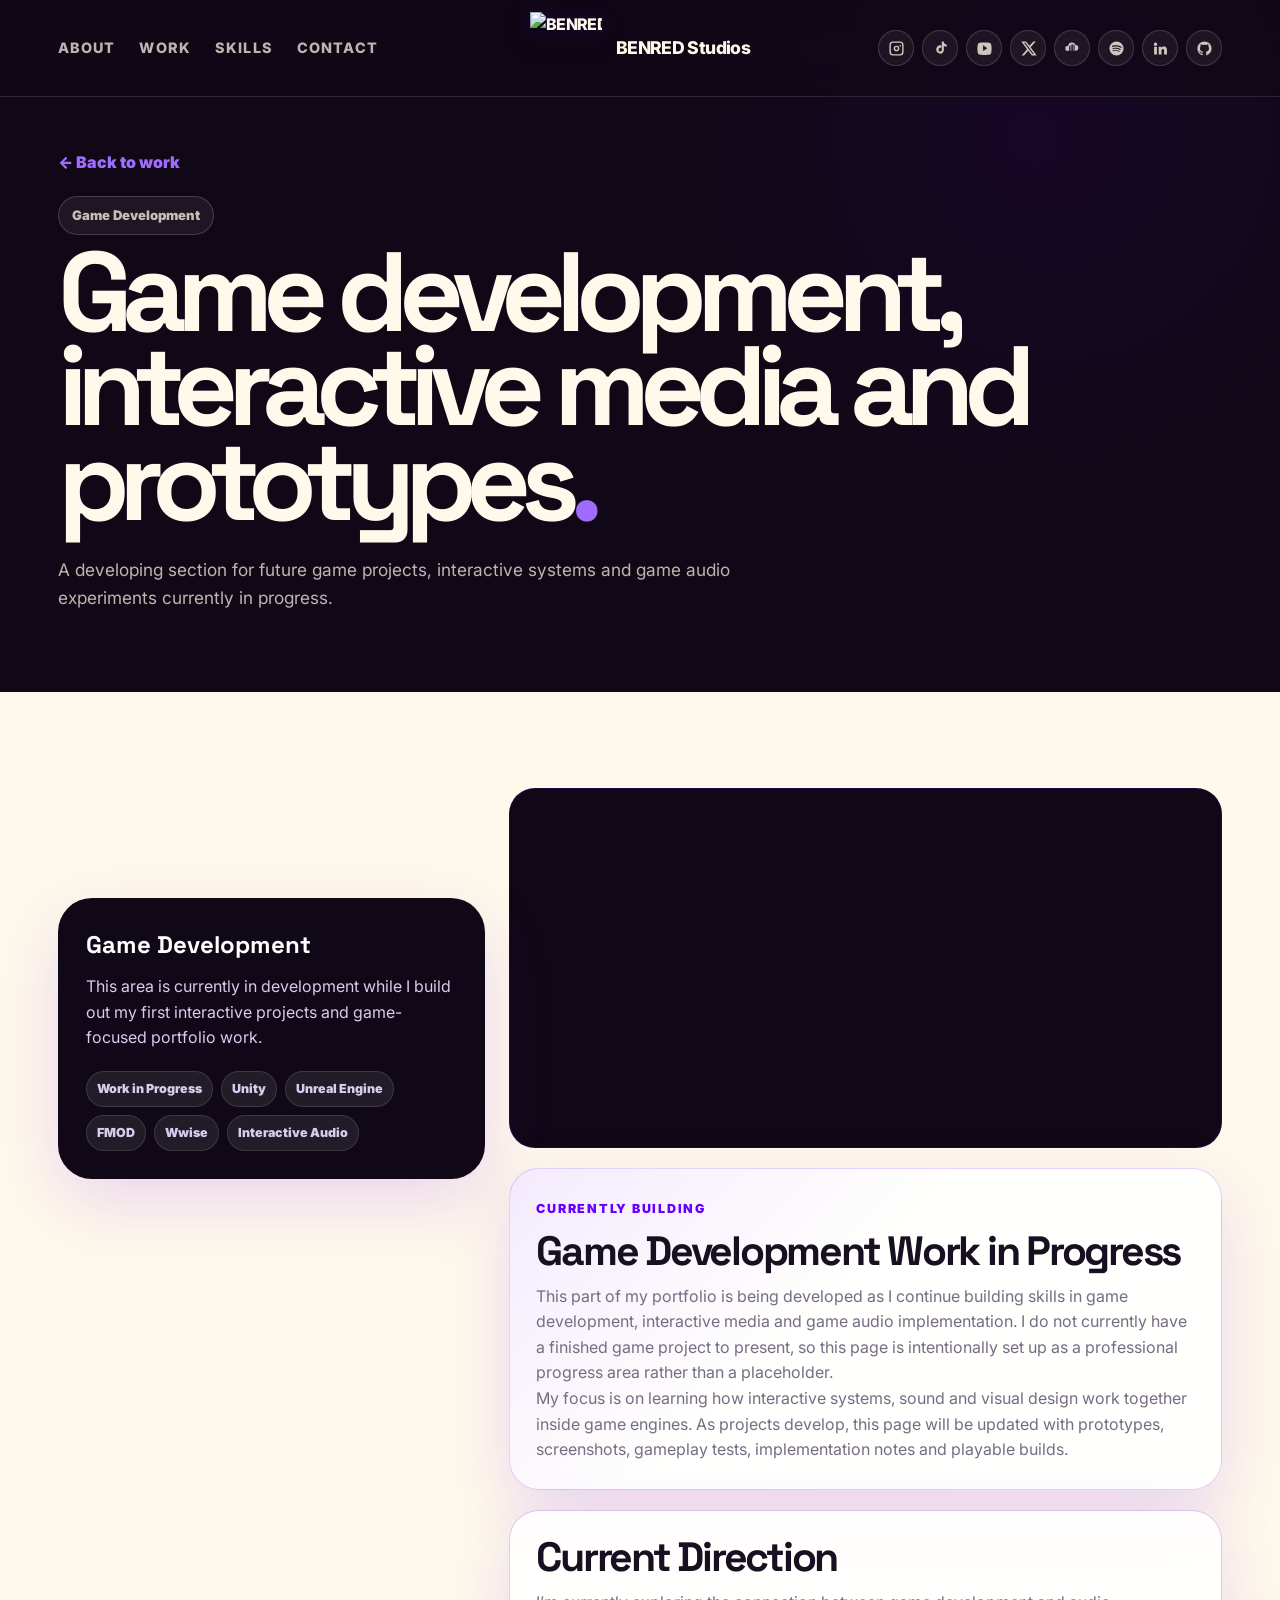
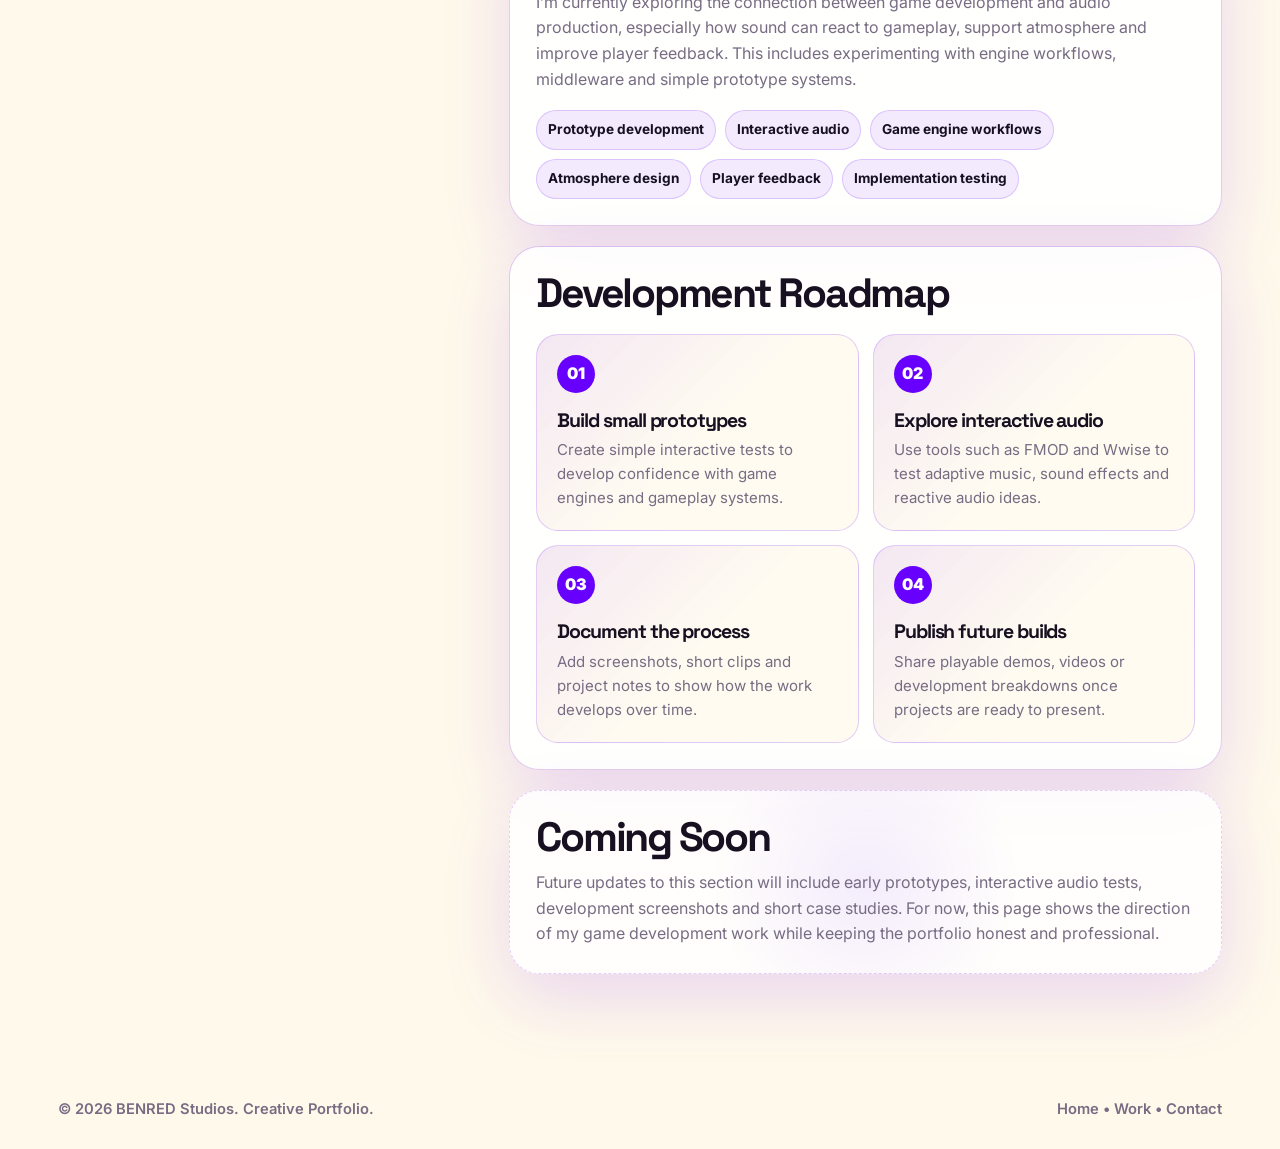
==== interactive-media.html @ 21b5870f "First commit" ====
<!DOCTYPE html>
<html lang="en">
<head>
  <title>Game Development | BENRED Studios</title>
  <meta charset="UTF-8" />
  <meta name="viewport" content="width=device-width, initial-scale=1.0" />
  <link rel="preconnect" href="https://fonts.googleapis.com">
  <link rel="preconnect" href="https://fonts.gstatic.com" crossorigin>
  <link href="https://fonts.googleapis.com/css2?family=Space+Grotesk:wght@400;500;600;700&family=Inter:wght@300;400;500;600;700&display=swap" rel="stylesheet">
  <link rel="stylesheet" href="style.css">
</head>

<body>
<nav>
    <div class="container nav-inner">
      <div class="nav-links">
        <a href="index.html#about">About</a>
        <a href="index.html#work">Work</a>
        <a href="index.html#skills">Skills</a>
        <a href="index.html#contact">Contact</a>
      </div>

      <a href="index.html" class="logo-box">
        <img src="assets/benred-logo-transparent.png" alt="BENRED Studios logo" class="logo-img">
        <span>BENRED Studios</span>
      </a>

      <div class="social-links" aria-label="Social media links">
        <a href="https://www.instagram.com/musicbybenred/" class="social-link" aria-label="Instagram" target="_blank" rel="noopener noreferrer">
          <svg viewBox="0 0 24 24" aria-hidden="true"><path d="M7 2h10a5 5 0 0 1 5 5v10a5 5 0 0 1-5 5H7a5 5 0 0 1-5-5V7a5 5 0 0 1 5-5Zm0 2a3 3 0 0 0-3 3v10a3 3 0 0 0 3 3h10a3 3 0 0 0 3-3V7a3 3 0 0 0-3-3H7Zm5 4a4 4 0 1 1 0 8 4 4 0 0 1 0-8Zm0 2a2 2 0 1 0 0 4 2 2 0 0 0 0-4Zm5.25-3.1a1.15 1.15 0 1 1 0 2.3 1.15 1.15 0 0 1 0-2.3Z"/></svg>
        </a>

        <a href="https://www.tiktok.com/@music_by_benred" class="social-link" aria-label="TikTok" target="_blank" rel="noopener noreferrer">
          <svg viewBox="0 0 24 24" aria-hidden="true"><path d="M16.6 2c.3 2.5 1.7 4.1 4.1 4.3v3.1c-1.4.1-2.7-.3-4-1.1v5.9c0 5-5.5 6.6-8.8 3.6-2.1-1.9-2.6-5.2-1-7.6 1.5-2.3 4.2-3.1 6.3-2.4v3.3c-.4-.1-.8-.2-1.2-.2-2.7 0-3.8 3.6-1.4 5.1 1.6 1 3.2-.1 3.2-2.2V2h2.8Z"/></svg>
        </a>

        <a href="https://www.youtube.com/@MusicByBENRED" class="social-link" aria-label="YouTube" target="_blank" rel="noopener noreferrer">
          <svg viewBox="0 0 24 24" aria-hidden="true"><path d="M21.6 7.2s-.2-1.7-.9-2.4c-.9-.9-1.9-.9-2.3-1C15.1 3.5 12 3.5 12 3.5s-3.1 0-6.4.3c-.5.1-1.5.1-2.3 1-.7.7-.9 2.4-.9 2.4S2 9.2 2 11.3v1.9c0 2.1.4 4.1.4 4.1s.2 1.7.9 2.4c.9.9 2.1.9 2.6 1 1.9.2 6.1.3 6.1.3s3.1 0 6.4-.3c.5-.1 1.5-.1 2.3-1 .7-.7.9-2.4.9-2.4s.4-2 .4-4.1v-1.9c0-2.1-.4-4.1-.4-4.1ZM10 15.5v-8l6 4-6 4Z"/></svg>
        </a>

        <a href="https://x.com/Musicbybenred" class="social-link" aria-label="X" target="_blank" rel="noopener noreferrer">
          <svg viewBox="0 0 24 24" aria-hidden="true"><path d="M18.9 2h3.3l-7.2 8.2L23.5 22h-6.7l-5.2-6.8L5.6 22H2.3l7.7-8.8L1.8 2h6.8l4.7 6.2L18.9 2Zm-1.2 17.9h1.8L7.6 4H5.7l12 15.9Z"/></svg>
        </a>

        <a href="https://soundcloud.com/b3n_r3d?utm_source=clipboard&utm_medium=text&utm_campaign=social_sharing" class="social-link" aria-label="SoundCloud" target="_blank" rel="noopener noreferrer">
          <svg viewBox="0 0 24 24" aria-hidden="true"><path d="M3.2 12.4c-.7 0-1.2.6-1.2 1.3s.5 1.3 1.2 1.3h12.9a3.9 3.9 0 0 0 .4-7.8 5.5 5.5 0 0 0-10.7 1.3v.4c-.4-.2-.8-.3-1.3-.3-1.5 0-2.7 1.2-2.7 2.7 0 .4.1.8.3 1.1h1.1Zm4.1-3.7c0-.4.3-.7.7-.7s.7.3.7.7v6.3H7.3V8.7Zm2.1-1.5c0-.4.3-.7.7-.7s.7.3.7.7V15H9.4V7.2Zm2.1-.4c0-.4.3-.7.7-.7s.7.3.7.7V15h-1.4V6.8Zm2.1.4c0-.4.3-.7.7-.7s.7.3.7.7V15h-1.4V7.2Z"/></svg>
        </a>

        <a href="https://open.spotify.com/artist/3VqBXqQB1fTboRmu8oa4OT?si=B2igWsYeTDmqQR4vWqUdJQ" class="social-link" aria-label="Spotify" target="_blank" rel="noopener noreferrer">
          <svg viewBox="0 0 24 24" aria-hidden="true"><path d="M12 2a10 10 0 1 0 0 20 10 10 0 0 0 0-20Zm4.6 14.4c-.2.3-.5.4-.8.2-2.3-1.4-5.2-1.7-8.7-.9-.3.1-.6-.1-.7-.4-.1-.3.1-.6.4-.7 3.8-.9 7-.5 9.6 1.1.3.2.4.5.2.7Zm1.2-2.7c-.2.4-.6.5-1 .3-2.6-1.6-6.5-2-9.6-1.1-.4.1-.8-.1-.9-.5-.1-.4.1-.8.5-.9 3.5-1 7.9-.6 10.9 1.2.3.2.5.7.1 1Zm.1-2.8C14.8 9 9.6 8.8 6.6 9.8c-.5.1-1-.1-1.1-.6-.1-.5.1-1 .6-1.1 3.5-1 9.1-.8 12.8 1.4.4.2.6.8.3 1.2-.2.4-.8.6-1.3.2Z"/></svg>
        </a>

        <a href="https://www.linkedin.com/in/ben-redmond-706090249" class="social-link" aria-label="LinkedIn" target="_blank" rel="noopener noreferrer">
          <svg viewBox="0 0 24 24" aria-hidden="true"><path d="M4.98 3.5a2.5 2.5 0 1 1 0 5.001 2.5 2.5 0 0 1 0-5ZM3 9.5h4v11H3v-11Zm6.2 0H13v1.5h.1c.5-.9 1.7-1.8 3.5-1.8 3.8 0 4.5 2.5 4.5 5.7v5.6h-4v-5c0-1.2 0-2.8-1.7-2.8s-2 1.3-2 2.7v5.1h-4v-11Z"/></svg>
        </a>

        <a href="https://github.com/BENRED10" class="social-link" aria-label="GitHub" target="_blank" rel="noopener noreferrer">
          <svg viewBox="0 0 24 24" aria-hidden="true"><path d="M12 2a10 10 0 0 0-3.2 19.5c.5.1.7-.2.7-.5v-1.8c-2.9.6-3.5-1.2-3.5-1.2-.5-1.2-1.1-1.5-1.1-1.5-.9-.6.1-.6.1-.6 1 .1 1.6 1.1 1.6 1.1.9 1.6 2.4 1.1 3 .8.1-.7.4-1.1.7-1.3-2.3-.3-4.7-1.2-4.7-5A3.9 3.9 0 0 1 6.6 8.8c-.1-.3-.5-1.3.1-2.7 0 0 .9-.3 2.8 1.1a9.7 9.7 0 0 1 5 0c1.9-1.4 2.8-1.1 2.8-1.1.6 1.4.2 2.4.1 2.7a3.9 3.9 0 0 1 1 2.7c0 3.9-2.4 4.7-4.7 5 .4.3.7 1 .7 2v2.5c0 .3.2.6.7.5A10 10 0 0 0 12 2Z"/></svg>
        </a>
      </div>

    </div>
  </nav>

  <main class="game-development-page">
    <header class="page-hero">
      <div class="container">
        <a href="index.html#work" class="back-link">← Back to work</a>
        <div class="kicker">Game Development</div>
        <h1>Game development, interactive media and prototypes<em>.</em></h1>
        <p>A developing section for future game projects, interactive systems and game audio experiments currently in progress.</p>
      </div>
    </header>

    <section>
      <div class="container page-layout">
        <aside class="project-sidebar">
          <h2>Game Development</h2>
          <p>This area is currently in development while I build out my first interactive projects and game-focused portfolio work.</p>

          <div class="tags">
            <span class="tag">Work in Progress</span>
            <span class="tag">Unity</span>
            <span class="tag">Unreal Engine</span>
            <span class="tag">FMOD</span>
            <span class="tag">Wwise</span>
            <span class="tag">Interactive Audio</span>
          </div>
        </aside>

        <div class="detail-stack">
          <div class="placeholder-image game-page-image"></div>

          <article class="detail-card game-wip-card">
            <span class="game-eyebrow">Currently Building</span>
            <h2>Game Development Work in Progress</h2>
            <p>This part of my portfolio is being developed as I continue building skills in game development, interactive media and game audio implementation. I do not currently have a finished game project to present, so this page is intentionally set up as a professional progress area rather than a placeholder.</p>
            <p>My focus is on learning how interactive systems, sound and visual design work together inside game engines. As projects develop, this page will be updated with prototypes, screenshots, gameplay tests, implementation notes and playable builds.</p>
          </article>

          <article class="detail-card">
            <h2>Current Direction</h2>
            <p>I’m currently exploring the connection between game development and audio production, especially how sound can react to gameplay, support atmosphere and improve player feedback. This includes experimenting with engine workflows, middleware and simple prototype systems.</p>

            <div class="skill-list game-skill-list">
              <span class="skill">Prototype development</span>
              <span class="skill">Interactive audio</span>
              <span class="skill">Game engine workflows</span>
              <span class="skill">Atmosphere design</span>
              <span class="skill">Player feedback</span>
              <span class="skill">Implementation testing</span>
            </div>
          </article>

          <article class="detail-card game-roadmap-card">
            <h2>Development Roadmap</h2>
            <div class="game-roadmap-grid">
              <div class="game-roadmap-item">
                <span>01</span>
                <h3>Build small prototypes</h3>
                <p>Create simple interactive tests to develop confidence with game engines and gameplay systems.</p>
              </div>

              <div class="game-roadmap-item">
                <span>02</span>
                <h3>Explore interactive audio</h3>
                <p>Use tools such as FMOD and Wwise to test adaptive music, sound effects and reactive audio ideas.</p>
              </div>

              <div class="game-roadmap-item">
                <span>03</span>
                <h3>Document the process</h3>
                <p>Add screenshots, short clips and project notes to show how the work develops over time.</p>
              </div>

              <div class="game-roadmap-item">
                <span>04</span>
                <h3>Publish future builds</h3>
                <p>Share playable demos, videos or development breakdowns once projects are ready to present.</p>
              </div>
            </div>
          </article>

          <article class="detail-card game-coming-soon-card">
            <h2>Coming Soon</h2>
            <p>Future updates to this section will include early prototypes, interactive audio tests, development screenshots and short case studies. For now, this page shows the direction of my game development work while keeping the portfolio honest and professional.</p>
          </article>
        </div>
      </div>
    </section>
  </main>

<footer><div class="container footer-inner"><p>© 2026 BENRED Studios. Creative Portfolio.</p><p><a href="index.html">Home</a> • <a href="index.html#work">Work</a> • <a href="index.html#contact">Contact</a></p></div></footer>
</body>
</html>
---- style.css ----
:root {
  --bg: #FFF9EB;
  --ink: #171020;
  --muted: #776c83;
  --paper: #ffffff;
  --panel: #f2e8ff;
  --line: rgba(104, 0, 255, 0.18);
  --dark: #100816;
  --dark-2: #1b1027;
  --dark-muted: #d9cbed;
  --accent: #6800FF;
  --accent-2: #9f6cff;
  --cream: #FFF9EB;
  --radius: 24px;
  --shadow: 0 24px 70px rgba(104, 0, 255, 0.14);
}

* {
  margin: 0;
  padding: 0;
  box-sizing: border-box;
}

html { scroll-behavior: smooth; }

body {
  font-family: 'Inter', sans-serif;
  background: var(--bg);
  color: var(--ink);
  line-height: 1.6;
  overflow-x: hidden;
}

a { color: inherit; text-decoration: none; }
img { display: block; max-width: 100%; }

.container {
  width: min(1180px, 91%);
  margin: 0 auto;
}

.font-display,
h1,
h2,
h3 {
  font-family: 'Space Grotesk', sans-serif;
}

nav {
  position: fixed;
  inset: 0 0 auto 0;
  z-index: 999;
  background: rgba(16, 8, 22, 0.78);
  backdrop-filter: blur(18px);
  border-bottom: 1px solid rgba(255, 249, 235, 0.12);
}

.nav-inner {
  display: flex;
  align-items: center;
  justify-content: space-between;
  padding: 14px 0;
}

.logo-box {
  display: flex;
  align-items: center;
  gap: 14px;
  font-weight: 800;
  letter-spacing: -0.04em;
  color: var(--cream);
}

.logo-box span {
  font-size: 1.1rem;
}

.logo-img {
  width: 72px;
  height: 72px;
  object-fit: contain;
  background: transparent;
  border: none;
  border-radius: 0;
  filter: drop-shadow(0 0 10px rgba(104, 0, 255, 0.35)) drop-shadow(0 8px 18px rgba(104, 0, 255, 0.24));
}

.nav-links {
  display: flex;
  gap: 26px;
  align-items: center;
  color: rgba(255, 249, 235, 0.72);
  font-size: 0.9rem;
  font-weight: 800;
  text-transform: uppercase;
  letter-spacing: 0.08em;
}

.nav-links a:hover {
  color: var(--cream);
}

.section-label {
  display: inline-flex;
  align-items: center;
  gap: 10px;
  margin-bottom: 18px;
  font-size: 0.78rem;
  font-weight: 900;
  letter-spacing: 0.14em;
  text-transform: uppercase;
  color: var(--accent);
}

.section-label::before {
  content: '';
  width: 34px;
  height: 2px;
  background: var(--accent);
  border-radius: 999px;
}

.btn {
  display: inline-flex;
  align-items: center;
  justify-content: center;
  min-height: 50px;
  padding: 0 22px;
  border-radius: 999px;
  font-weight: 900;
  border: 1px solid transparent;
  transition: transform 0.22s ease, box-shadow 0.22s ease, background 0.22s ease;
}

.btn:hover {
  transform: translateY(-3px);
  box-shadow: 0 16px 34px rgba(104, 0, 255, 0.28);
}

.btn-purple {
  background: var(--accent);
  color: white;
}

.btn-dark {
  background: var(--ink);
  color: white;
}

.btn-light {
  border-color: var(--line);
  background: rgba(255,255,255,0.56);
  color: var(--ink);
}

.btn-ghost {
  border-color: rgba(255, 249, 235, 0.22);
  background: rgba(255, 249, 235, 0.08);
  color: var(--cream);
}

.cinematic-hero {
  min-height: 100vh;
  position: relative;
  display: flex;
  align-items: center;
  padding: 150px 0 110px;
  overflow: hidden;
  background:
    linear-gradient(90deg, rgba(16, 8, 22, 0.98), rgba(16, 8, 22, 0.86) 48%, rgba(16, 8, 22, 0.58)),
    radial-gradient(circle at 78% 24%, rgba(104, 0, 255, 0.42), transparent 32%),
    linear-gradient(135deg, #100816, #20102f 60%, #100816);
  color: var(--cream);
}

.cinematic-hero::after {
  content: '';
  position: absolute;
  inset: 0;
  opacity: 0.12;
  pointer-events: none;
  background-image:
    linear-gradient(rgba(255,255,255,0.12) 1px, transparent 1px),
    linear-gradient(90deg, rgba(255,255,255,0.12) 1px, transparent 1px);
  background-size: 52px 52px;
  mask-image: linear-gradient(to bottom, transparent, black 25%, black 70%, transparent);
}

.hero-bg-mark {
  position: absolute;
  right: -9vw;
  top: 8%;
  width: min(980px, 76vw);
  opacity: 0.22;
  transform: rotate(0deg);
  filter: blur(0.2px) drop-shadow(0 0 75px rgba(104, 0, 255, 0.62));
}

.cinematic-inner {
  position: relative;
  z-index: 2;
  display: grid;
  grid-template-columns: 1.2fr 0.8fr;
  gap: 46px;
  align-items: end;
}

.hero-copy-wrap {
  max-width: 860px;
}

.kicker {
  width: fit-content;
  padding: 8px 13px;
  border: 1px solid rgba(255, 249, 235, 0.18);
  border-radius: 999px;
  font-size: 0.82rem;
  font-weight: 900;
  color: rgba(255, 249, 235, 0.74);
  background: rgba(255,255,255,0.06);
}

.cinematic-hero h1,
.page-hero h1 {
  margin-top: 10px;
  font-size: clamp(3.6rem, 8.8vw, 8.3rem);
  line-height: 0.84;
  letter-spacing: -0.090em;
  max-width: 980px;
}

.cinematic-hero h1 em,
.page-hero h1 em {
  font-style: normal;
  color: var(--accent-2);
}

.cinematic-hero p,
.page-hero p {
  margin-top: 28px;
  max-width: 720px;
  color: rgba(255, 249, 235, 0.72);
  font-size: 1.08rem;
}

.hero-actions {
  display: flex;
  gap: 14px;
  flex-wrap: wrap;
  margin-top: 34px;
}

.hero-side-panel {
  border: 1px solid rgba(255, 249, 235, 0.16);
  border-radius: 32px;
  padding: 28px;
  background: rgba(255, 249, 235, 0.06);
  backdrop-filter: blur(16px);
  box-shadow: 0 30px 80px rgba(0,0,0,0.24);
}

.hero-side-panel span {
  display: block;
  color: var(--accent-2);
  font-weight: 900;
  text-transform: uppercase;
  letter-spacing: 0.12em;
  font-size: 0.78rem;
  margin-bottom: 14px;
}

.hero-side-panel h2 {
  font-size: 2.15rem;
  line-height: 0.95;
  letter-spacing: -0.06em;
}

.hero-side-panel p {
  color: rgba(255, 249, 235, 0.68);
  margin-top: 14px;
}

.category-strip {
  position: absolute;
  z-index: 3;
  left: 50%;
  bottom: 22px;
  transform: translateX(-50%);
  display: flex;
  gap: 8px;
  width: min(1180px, 91%);
  overflow-x: auto;
  padding: 10px;
  border: 1px solid rgba(255, 249, 235, 0.14);
  border-radius: 999px;
  background: rgba(16, 8, 22, 0.74);
  backdrop-filter: blur(16px);
}

.category-strip a {
  flex: 1;
  min-width: max-content;
  text-align: center;
  padding: 12px 18px;
  border-radius: 999px;
  color: rgba(255, 249, 235, 0.76);
  font-size: 0.82rem;
  font-weight: 900;
  text-transform: uppercase;
  letter-spacing: 0.08em;
}

.category-strip a:hover {
  background: var(--accent);
  color: white;
}

section {
  padding: 96px 0;
}

.showreel-section {
  background: var(--dark);
  color: var(--cream);
  padding-top: 20px;
}

.showreel-card {
  display: grid;
  grid-template-columns: 0.9fr 1.1fr;
  gap: 28px;
  align-items: stretch;
  border: 1px solid rgba(255, 249, 235, 0.14);
  border-radius: 40px;
  padding: clamp(26px, 4vw, 48px);
  background:
    linear-gradient(135deg, rgba(104, 0, 255, 0.26), transparent 48%),
    rgba(255,255,255,0.04);
  box-shadow: 0 30px 90px rgba(0,0,0,0.28);
}

.showreel-card h2 {
  font-size: clamp(2.3rem, 4.6vw, 5rem);
  line-height: 0.9;
  letter-spacing: -0.08em;
}

.showreel-card p {
  color: var(--dark-muted);
  margin-top: 20px;
  max-width: 560px;
}

.showreel-placeholder {
  min-height: 360px;
  border-radius: 30px;
  border: 1px dashed rgba(255, 249, 235, 0.2);
  background:
    radial-gradient(circle at 50% 50%, rgba(104,0,255,0.28), transparent 34%),
    linear-gradient(135deg, rgba(255,255,255,0.08), rgba(255,255,255,0.02));
  display: grid;
  place-items: center;
  color: rgba(255, 249, 235, 0.5);
  text-transform: uppercase;
  letter-spacing: 0.16em;
  font-weight: 900;
}

.section-top {
  display: grid;
  grid-template-columns: 0.95fr 1.05fr;
  gap: 40px;
  align-items: end;
  margin-bottom: 36px;
}

.section-top h2 {
  font-size: clamp(2.4rem, 4.9vw, 4.8rem);
  line-height: 0.92;
  letter-spacing: -0.075em;
}

.section-top p {
  color: var(--muted);
  max-width: 590px;
}

.work-grid {
  display: grid;
  grid-template-columns: repeat(12, 1fr);
  gap: 18px;
}

.work-card {
  min-height: 360px;
  grid-column: span 4;
  border: 1px solid var(--line);
  border-radius: 30px;
  background: var(--paper);
  box-shadow: var(--shadow);
  overflow: hidden;
  display: flex;
  flex-direction: column;
  transition: transform 0.22s ease, box-shadow 0.22s ease;
  cursor: pointer;
}

.work-card:hover {
  transform: translateY(-6px);
  box-shadow: 0 30px 90px rgba(104, 0, 255, 0.24);
}

.work-card.wide {
  grid-column: span 8;
}

.feature-card {
  background: var(--dark);
  color: var(--cream);
  border-color: rgba(104, 0, 255, 0.28);
}

.thumb {
  min-height: 210px;
  position: relative;
  background: var(--panel);
  border-bottom: 1px solid rgba(255,255,255,0.08);
  overflow: hidden;
}

.thumb::after,
.placeholder-image::after {
  
  position: absolute;
  inset: 18px;
  border: 1px dashed rgba(255, 249, 235, 0.24);
  border-radius: 22px;
  display: grid;
  place-items: center;
  font-weight: 900;
  color: rgba(255, 249, 235, 0.38);
  letter-spacing: -0.04em;
}

.thumb.music {
  background: linear-gradient(135deg, rgba(104,0,255,0.52), rgba(16,8,22,0.72)), var(--panel);
}

.thumb.sound {
  background: linear-gradient(135deg, rgba(104,0,255,0.34), rgba(16,8,22,0.8)), var(--panel);
}

.thumb.design {
  background: linear-gradient(135deg, rgba(255,249,235,0.22), rgba(104,0,255,0.36)), var(--dark);
}

.thumb.video {
  background: linear-gradient(135deg, rgba(104,0,255,0.18), rgba(255,249,235,0.12)), var(--dark);
}

.thumb.game {
  background: linear-gradient(135deg, rgba(16,8,22,0.3), rgba(104,0,255,0.4)), var(--dark);
}

.work-body {
  padding: 24px;
  display: flex;
  flex: 1;
  flex-direction: column;
  justify-content: space-between;
}

.work-number {
  display: inline-flex;
  color: var(--accent-2);
  font-weight: 900;
  letter-spacing: 0.12em;
  margin-bottom: 14px;
}

.work-body h3 {
  font-size: 1.85rem;
  line-height: 0.96;
  letter-spacing: -0.055em;
  margin-bottom: 12px;
}

.work-body p {
  color: rgba(255, 249, 235, 0.68);
  margin-bottom: 18px;
}

.tags {
  display: flex;
  flex-wrap: wrap;
  gap: 8px;
  margin-top: auto;
}

.tag {
  padding: 7px 10px;
  background: rgba(255,255,255,0.08);
  border: 1px solid rgba(255,255,255,0.1);
  border-radius: 999px;
  color: rgba(255, 249, 235, 0.68);
  font-size: 0.78rem;
  font-weight: 900;
}

.card-link {
  display: inline-block;
  margin-top: 18px;
  color: var(--accent-2);
  font-weight: 900;
}

.about-page {
  background: var(--dark);
  color: white;
  border-radius: 44px;
  margin: 40px auto;
  width: min(1240px, 94%);
  overflow: hidden;
  box-shadow: var(--shadow);
}

.about-page-inner {
  display: grid;
  grid-template-columns: 0.86fr 1.14fr;
  min-height: 720px;
}

.portrait-panel {
  position: relative;
  background:
    radial-gradient(circle at 50% 42%, rgba(104,0,255,0.32), transparent 36%),
    linear-gradient(160deg, rgba(104,0,255,0.26), transparent 56%),
    #1d1027;
  border-right: 1px solid rgba(255,255,255,0.12);
  min-height: 520px;
  overflow: hidden;
}

.portrait-logo {
  position: absolute;
  width: min(390px, 75%);
  left: 50%;
  top: 42%;
  transform: translate(-50%, -50%);
  opacity: 0.9;
  filter: drop-shadow(0 0 35px rgba(104,0,255,0.45));
}

.portrait-caption {
  position: absolute;
  left: 28px;
  right: 28px;
  bottom: 28px;
  padding: 20px;
  border-radius: 22px;
  background: rgba(0,0,0,0.42);
  backdrop-filter: blur(16px);
  border: 1px solid rgba(255,255,255,0.13);
}

.portrait-caption strong {
  display: block;
  font-size: 1.25rem;
  margin-bottom: 5px;
}

.portrait-caption span {
  color: var(--dark-muted);
}

.about-content {
  padding: clamp(34px, 6vw, 72px);
}

.about-content .section-label {
  color: var(--accent-2);
}

.about-content h2 {
  font-size: clamp(2.5rem, 5vw, 5rem);
  line-height: 0.9;
  letter-spacing: -0.08em;
  margin-bottom: 24px;
}

.about-content h2 span {
  color: var(--accent-2);
}

.about-content p {
  color: var(--dark-muted);
  font-size: 1.02rem;
  max-width: 720px;
  margin-bottom: 18px;
}

.about-details {
  display: grid;
  grid-template-columns: repeat(2, 1fr);
  gap: 14px;
  margin-top: 32px;
}

.about-detail {
  padding: 18px;
  border: 1px solid rgba(255,255,255,0.12);
  border-radius: 20px;
  background: rgba(255,255,255,0.045);
}

.about-detail strong {
  display: block;
  margin-bottom: 6px;
  color: white;
}

.about-detail span {
  color: var(--dark-muted);
  font-size: 0.92rem;
}

.timeline {
  display: grid;
  grid-template-columns: repeat(4, 1fr);
  gap: 16px;
}

.timeline-item {
  padding: 24px;
  background: var(--paper);
  border: 1px solid var(--line);
  border-radius: 28px;
  min-height: 210px;
  box-shadow: var(--shadow);
}

.timeline-item span {
  display: inline-flex;
  width: 38px;
  height: 38px;
  border-radius: 50%;
  align-items: center;
  justify-content: center;
  background: var(--accent);
  color: white;
  font-weight: 900;
  margin-bottom: 24px;
}

.timeline-item h3 {
  letter-spacing: -0.04em;
  margin-bottom: 8px;
}

.timeline-item p {
  color: var(--muted);
  font-size: 0.95rem;
}

.skills-panel {
  background: var(--dark);
  color: white;
  border-radius: 44px;
  padding: clamp(28px, 5vw, 56px);
  box-shadow: var(--shadow);
}

.skills-panel h2 {
  font-size: clamp(2.4rem, 5vw, 5.2rem);
  line-height: 0.92;
  letter-spacing: -0.08em;
  max-width: 850px;
}

.skills-intro {
  color: var(--dark-muted);
  max-width: 760px;
  margin-top: 20px;
}

.skills-grid {
  display: grid;
  grid-template-columns: repeat(3, 1fr);
  gap: 18px;
  margin-top: 30px;
}

.skill-group {
  border: 1px solid rgba(255,255,255,0.12);
  border-radius: 26px;
  padding: 22px;
  background: rgba(255,255,255,0.045);
}

.skill-group h3 {
  margin-bottom: 10px;
}

.skill-description {
  color: var(--dark-muted);
  font-size: 0.92rem;
  margin-bottom: 16px;
}

.skill-list {
  display: flex;
  flex-wrap: wrap;
  gap: 9px;
}

.skill {
  padding: 8px 11px;
  border-radius: 999px;
  background: rgba(255,255,255,0.08);
  color: var(--dark-muted);
  font-size: 0.85rem;
  font-weight: 700;
}

.contact-card {
  border-radius: 44px;
  padding: clamp(34px, 7vw, 76px);
  background:
    linear-gradient(135deg, rgba(104,0,255,0.18), transparent 48%),
    var(--paper);
  border: 1px solid var(--line);
  box-shadow: var(--shadow);
  text-align: center;
}

.contact-card h2 {
  font-size: clamp(2.4rem, 5.8vw, 6rem);
  line-height: 0.88;
  letter-spacing: -0.085em;
  margin-bottom: 22px;
}

.contact-card p {
  color: var(--muted);
  max-width: 670px;
  margin: 0 auto 30px;
}

.center-label {
  justify-content: center;
}

.contact-links {
  display: flex;
  justify-content: center;
  flex-wrap: wrap;
  gap: 12px;
}

/* Detail pages */
.page-hero {
  padding: 150px 0 80px;
  background:
    linear-gradient(90deg, rgba(16, 8, 22, 0.98), rgba(16, 8, 22, 0.76)),
    radial-gradient(circle at 80% 20%, rgba(104,0,255,0.36), transparent 32%),
    var(--dark);
  color: var(--cream);
}

.page-layout {
  display: grid;
  grid-template-columns: 0.75fr 1.25fr;
  gap: 24px;
  align-items: start;
}

.project-sidebar {
  position: sticky;
  top: 110px;
  background: var(--dark);
  color: white;
  border-radius: 34px;
  padding: 28px;
  box-shadow: var(--shadow);
}

.project-sidebar p {
  color: var(--dark-muted);
  margin: 10px 0 20px;
}

.project-sidebar .tag {
  background: rgba(255,255,255,0.08);
  color: var(--dark-muted);
  border-color: rgba(255,255,255,0.12);
}

.detail-stack {
  display: grid;
  gap: 20px;
}

.detail-card {
  background: var(--paper);
  border: 1px solid var(--line);
  border-radius: 30px;
  padding: 26px;
  box-shadow: var(--shadow);
}

.detail-card h2,
.detail-card h3 {
  letter-spacing: -0.055em;
  line-height: 1;
  margin-bottom: 12px;
}

.detail-card h2 {
  font-size: clamp(2rem, 3.2vw, 3.2rem);
}

.detail-card p,
.detail-card li {
  color: var(--muted);
}

.detail-card ul {
  padding-left: 20px;
  margin-top: 10px;
}

.placeholder-image {
  min-height: 360px;
  border-radius: 26px;
  border: 1px solid var(--line);
  background:
    radial-gradient(circle at 50% 50%, rgba(104,0,255,0.18), transparent 34%),
    linear-gradient(135deg, rgba(104,0,255,0.18), transparent 55%),
    var(--dark);
  position: relative;
  overflow: hidden;
}

.embed-box {
  border: 1px dashed var(--line);
  border-radius: 22px;
  padding: 22px;
  background: rgba(104,0,255,0.045);
  color: var(--muted);
  margin-top: 16px;
}

.project-grid {
  display: grid;
  grid-template-columns: repeat(2, 1fr);
  gap: 14px;
  margin-top: 18px;
}

.project-mini {
  min-height: 160px;
  border-radius: 22px;
  border: 1px solid var(--line);
  background: var(--panel);
  padding: 18px;
  display: flex;
  flex-direction: column;
  justify-content: end;
}

.project-mini p {
  color: var(--muted);
  font-size: 0.92rem;
}

.back-link {
  display: inline-flex;
  margin-bottom: 20px;
  color: var(--accent-2);
  font-weight: 900;
}

footer {
  padding: 28px 0;
  color: var(--muted);
  border-top: 1px solid var(--line);
}

.footer-inner {
  display: flex;
  justify-content: space-between;
  gap: 20px;
  flex-wrap: wrap;
  font-weight: 600;
  font-size: 0.92rem;
}

@media (max-width: 980px) {
  .cinematic-inner,
  .showreel-card,
  .section-top,
  .about-page-inner,
  .skills-grid,
  .timeline,
  .page-layout {
    grid-template-columns: 1fr;
  }

  .hero-bg-mark {
  position: absolute;
  right: -9vw;
  top: 8%;
  width: min(980px, 76vw);
  opacity: 0.22;
  transform: rotate(0deg);
  filter: blur(0.2px) drop-shadow(0 0 75px rgba(104, 0, 255, 0.62));
}

  .work-card,
  .work-card.wide {
    grid-column: span 12;
  }

  .portrait-panel {
    min-height: 460px;
  }

  .project-sidebar {
    position: static;
  }
}

@media (max-width: 720px) {
  .nav-links a:not(:last-child) {
    display: none;
  }

  .logo-img {
    width: 56px;
    height: 56px;
  }

  .logo-box span {
    font-size: 1rem;
  }

  .cinematic-hero {
    padding-top: 130px;
  }

  .cinematic-hero h1,
  .page-hero h1 {
    font-size: clamp(3.1rem, 17vw, 5.4rem);
  }

  .category-strip {
    border-radius: 24px;
  }

  .category-strip a {
    flex: 0 0 auto;
  }

  .about-details,
  .project-grid {
    grid-template-columns: 1fr;
  }

  section {
    padding: 72px 0;
  }
}


/* Navbar layout fix: left links, centered logo, right social icons */
.nav-inner {
  position: relative;
  display: grid !important;
  grid-template-columns: 1fr auto 1fr;
  align-items: center;
  min-height: 96px;
  padding: 12px 0;
}

.nav-links {
  grid-column: 1;
  justify-self: start;
  display: flex;
  align-items: center;
  gap: 24px;
}

.logo-box {
  grid-column: 2;
  justify-self: center;
  display: flex;
  align-items: center;
  gap: 14px;
  white-space: nowrap;
}

.social-links {
  grid-column: 3;
  justify-self: end;
  display: flex;
  align-items: center;
  gap: 10px;
}

.social-link {
  width: 38px;
  height: 38px;
  display: grid;
  place-items: center;
  border-radius: 999px;
  border: 1px solid rgba(255, 249, 235, 0.16);
  background: rgba(255, 249, 235, 0.06);
  color: rgba(255, 249, 235, 0.78);
  transition: 0.22s ease;
}

.social-link svg {
  width: 18px;
  height: 18px;
  fill: currentColor;
}

.social-link:hover {
  color: white;
  background: var(--accent);
  border-color: var(--accent);
  transform: translateY(-2px);
  box-shadow: 0 10px 24px rgba(104, 0, 255, 0.28);
}

@media (max-width: 900px) {
  .nav-inner {
    grid-template-columns: 1fr auto;
    min-height: auto;
    row-gap: 10px;
  }

  .logo-box {
    grid-column: 1 / -1;
    grid-row: 1;
    justify-self: center;
  }

  .nav-links {
    grid-column: 1;
    grid-row: 2;
    justify-self: start;
    gap: 14px;
    font-size: 0.74rem;
  }

  .social-links {
    grid-column: 2;
    grid-row: 2;
    justify-self: end;
  }
}

@media (max-width: 560px) {
  .nav-inner {
    grid-template-columns: 1fr;
  }

  .nav-links,
  .social-links {
    justify-self: center;
  }

  .nav-links {
    grid-column: 1;
    grid-row: 2;
    flex-wrap: wrap;
    justify-content: center;
  }

  .social-links {
    grid-column: 1;
    grid-row: 3;
  }

  .social-link {
    width: 34px;
    height: 34px;
  }
}


/* Homepage hero logo adjustment */
.hero-bg-mark {
  transform: rotate(0deg) !important;
  width: min(980px, 76vw) !important;
  right: -9vw !important;
  top: 8% !important;
  opacity: 0.22 !important;
}

@media (max-width: 980px) {
  .hero-bg-mark {
    width: 115vw !important;
    right: -26vw !important;
    top: 16% !important;
    opacity: 0.12 !important;
    transform: rotate(0deg) !important;
  }
}


/* Final layout clean-up */
.cinematic-inner {
  grid-template-columns: 1fr !important;
  align-items: center !important;
}

.hero-copy-wrap {
  max-width: 860px !important;
  position: relative;
  z-index: 3;
}

.hero-side-panel {
  display: none !important;
}

/* Reposition the large first-page logo: same orientation as topbar, larger, and placed as a background mark */
.hero-bg-mark {
  position: absolute !important;
  right: clamp(-180px, -8vw, -70px) !important;
  top: 50% !important;
  width: min(1050px, 78vw) !important;
  max-width: none !important;
  opacity: 0.2 !important;
  transform: translateY(-50%) rotate(0deg) !important;
  filter: blur(0.2px) drop-shadow(0 0 80px rgba(104, 0, 255, 0.62)) !important;
  pointer-events: none !important;
}

.hero-bg-mark img {
  width: 100% !important;
  height: auto !important;
  object-fit: contain !important;
}

/* Remove black bar feeling around the About area */
.about-page {
  background: transparent !important;
  color: var(--ink) !important;
  border-radius: 0 !important;
  margin: 0 auto !important;
  width: 100% !important;
  box-shadow: none !important;
  overflow: visible !important;
  padding: 96px 0 !important;
}

.about-page-inner {
  width: min(1180px, 91%) !important;
  margin: 0 auto !important;
  background: var(--paper) !important;
  color: var(--ink) !important;
  border: 1px solid var(--line) !important;
  border-radius: 44px !important;
  overflow: hidden !important;
  box-shadow: var(--shadow) !important;
  min-height: auto !important;
}

.about-content .section-label {
  color: var(--accent) !important;
}

.about-content h2,
.about-content p {
  color: var(--ink) !important;
}

.about-content h2 span {
  color: var(--accent) !important;
}

.about-content p {
  color: var(--muted) !important;
}

.about-detail {
  background: rgba(104, 0, 255, 0.045) !important;
  border-color: var(--line) !important;
}

.about-detail strong {
  color: var(--ink) !important;
}

.about-detail span {
  color: var(--muted) !important;
}

.portrait-panel {
  background:
    radial-gradient(circle at 50% 42%, rgba(104,0,255,0.2), transparent 38%),
    linear-gradient(160deg, rgba(104,0,255,0.18), transparent 56%),
    var(--panel) !important;
  border-right: 1px solid var(--line) !important;
}

.portrait-caption {
  background: rgba(255, 249, 235, 0.78) !important;
  border: 1px solid rgba(104, 0, 255, 0.16) !important;
  color: var(--ink) !important;
}

.portrait-caption strong {
  color: var(--ink) !important;
}

.portrait-caption span {
  color: var(--muted) !important;
}

@media (max-width: 980px) {
  .hero-bg-mark {
    right: -34vw !important;
    top: 48% !important;
    width: 125vw !important;
    opacity: 0.1 !important;
    transform: translateY(-50%) rotate(0deg) !important;
  }

  .about-page {
    padding: 72px 0 !important;
  }
}

@media (max-width: 720px) {
  .hero-bg-mark {
    right: -48vw !important;
    top: 48% !important;
    width: 150vw !important;
    opacity: 0.08 !important;
  }
}


/* Final hero background logo size adjustment */
.hero-bg-mark {
  width: min(820px, 62vw) !important;
  right: clamp(-130px, -5vw, -45px) !important;
  top: 47% !important;
  opacity: 0.16 !important;
  transform: translateY(-50%) rotate(0deg) !important;
  z-index: 1 !important;
}

.hero-copy-wrap,
.cinematic-inner {
  position: relative;
  z-index: 3 !important;
}

.category-strip {
  z-index: 5 !important;
}

.showreel-section,
#work,
#about {
  position: relative;
  z-index: 4;
}

@media (max-width: 980px) {
  .hero-bg-mark {
    width: 92vw !important;
    right: -24vw !important;
    top: 46% !important;
    opacity: 0.08 !important;
  }
}

@media (max-width: 720px) {
  .hero-bg-mark {
    width: 105vw !important;
    right: -34vw !important;
    top: 46% !important;
    opacity: 0.06 !important;
  }
}


/* Softer transition between the front page and About section */
.cinematic-hero {
  padding-bottom: 150px !important;
}

.cinematic-hero::before {
  content: '';
  position: absolute;
  left: 0;
  right: 0;
  bottom: -1px;
  height: 170px;
  z-index: 2;
  pointer-events: none;
  background: linear-gradient(
    to bottom,
    rgba(16, 8, 22, 0) 0%,
    rgba(16, 8, 22, 0.55) 38%,
    #FFF9EB 100%
  );
}

.category-strip {
  bottom: 42px !important;
}

/* Cleaner selected work layout */
.selected-work-layout {
  display: grid !important;
  grid-template-columns: repeat(3, minmax(0, 1fr)) !important;
  gap: 18px !important;
  align-items: stretch !important;
}

.selected-work-layout .work-card {
  min-height: 0 !important;
  grid-column: auto !important;
}

.selected-work-layout .work-card.full {
  grid-column: 1 / -1 !important;
  display: grid !important;
  grid-template-columns: minmax(320px, 0.78fr) minmax(0, 1.22fr) !important;
  min-height: 340px !important;
}

.selected-work-layout .work-card.compact {
  min-height: 440px !important;
}

.selected-work-layout .work-card.full .thumb {
  min-height: 100% !important;
  border-bottom: none !important;
  border-right: 1px solid rgba(255,255,255,0.08) !important;
}

.selected-work-layout .work-card.full .work-body {
  min-height: 340px !important;
}

.selected-work-layout .work-card.compact .thumb {
  min-height: 170px !important;
}

.selected-work-layout .work-card.compact .work-body {
  padding: 22px !important;
}

.selected-work-layout .work-card.compact h3 {
  font-size: 1.55rem !important;
}

.selected-work-layout .work-card.compact p {
  font-size: 0.94rem !important;
}

.music-feature .thumb::after {
  content: 'ADD MUSIC IMAGE / ARTWORK';
}

.game-feature .thumb::after {
  content: 'ADD GAME SCREENSHOT';
}

@media (max-width: 980px) {
  .selected-work-layout {
    grid-template-columns: 1fr !important;
  }

  .selected-work-layout .work-card.full {
    grid-template-columns: 1fr !important;
    min-height: 0 !important;
  }

  .selected-work-layout .work-card.full .thumb {
    min-height: 230px !important;
    border-right: none !important;
    border-bottom: 1px solid rgba(255,255,255,0.08) !important;
  }

  .selected-work-layout .work-card.compact {
    min-height: 0 !important;
  }

  .selected-work-layout .work-card.compact .thumb {
    min-height: 210px !important;
  }

  .cinematic-hero::before {
    height: 130px;
  }
}

@media (max-width: 720px) {
  .category-strip {
    bottom: 26px !important;
  }

  .cinematic-hero {
    padding-bottom: 130px !important;
  }
}


/* Corrected dark-purple to cream transition */
.cinematic-hero::before {
  display: none !important;
}

.showreel-section {
  position: relative;
  z-index: 3;
}

/* The gradient now belongs to the section that changes from dark purple into cream,
   so it sits exactly on that boundary instead of floating higher up the page. */
.about-page {
  position: relative !important;
  margin-top: 0 !important;
  padding-top: 150px !important;
  background:
    linear-gradient(
      to bottom,
      #100816 0%,
      rgba(16, 8, 22, 0.92) 12%,
      rgba(255, 249, 235, 0.72) 72%,
      #FFF9EB 100%
    ) !important;
}

.about-page::before {
  content: '';
  position: absolute;
  left: 0;
  right: 0;
  top: 0;
  height: 150px;
  pointer-events: none;
  z-index: 0;
  background:
    linear-gradient(
      to bottom,
      #100816 0%,
      rgba(16, 8, 22, 0.78) 28%,
      rgba(104, 0, 255, 0.08) 62%,
      #FFF9EB 100%
    );
}

.about-page-inner {
  position: relative !important;
  z-index: 1 !important;
}

@media (max-width: 980px) {
  .about-page {
    padding-top: 120px !important;
  }

  .about-page::before {
    height: 120px;
  }
}

@media (max-width: 720px) {
  .about-page {
    padding-top: 100px !important;
  }

  .about-page::before {
    height: 100px;
  }
}


/* Final smooth transition from dark purple into cream */
.cinematic-hero::before {
  display: none !important;
}

/* Keep the section itself cream, then fade into it smoothly from above */
.about-page {
  position: relative !important;
  background: #FFF9EB !important;
  margin-top: 0 !important;
  padding-top: 170px !important;
  overflow: visible !important;
}

/* Smooth single fade: dark purple at the top, cream at the bottom */
.about-page::before {
  content: '' !important;
  position: absolute !important;
  left: 0 !important;
  right: 0 !important;
  top: 0 !important;
  height: 170px !important;
  z-index: 0 !important;
  pointer-events: none !important;
  background: linear-gradient(
    180deg,
    #100816 0%,
    #160c20 18%,
    #241233 38%,
    rgba(104, 0, 255, 0.10) 64%,
    rgba(255, 249, 235, 0.86) 84%,
    #FFF9EB 100%
  ) !important;
}

.about-page-inner {
  position: relative !important;
  z-index: 1 !important;
}

/* Remove any older gradient overlays that caused banding or harsh edges */
.showreel-section + .about-page {
  background: #FFF9EB !important;
}

@media (max-width: 980px) {
  .about-page {
    padding-top: 140px !important;
  }

  .about-page::before {
    height: 140px !important;
  }
}

@media (max-width: 720px) {
  .about-page {
    padding-top: 120px !important;
  }

  .about-page::before {
    height: 120px !important;
  }
}


/* Longer, smoother dark-purple to cream gradient */
.about-page {
  padding-top: 300px !important;
  background: #FFF9EB !important;
}

.about-page::before {
  height: 300px !important;
  background: linear-gradient(
    180deg,
    #100816 0%,
    #12091a 16%,
    #170b22 32%,
    #21102f 48%,
    rgba(104, 0, 255, 0.16) 66%,
    rgba(255, 249, 235, 0.48) 84%,
    #FFF9EB 100%
  ) !important;
}

@media (max-width: 980px) {
  .about-page {
    padding-top: 240px !important;
  }

  .about-page::before {
    height: 240px !important;
  }
}

@media (max-width: 720px) {
  .about-page {
    padding-top: 190px !important;
  }

  .about-page::before {
    height: 190px !important;
  }
}


/* Extra-long smooth dark-purple to cream transition */
.cinematic-hero::before {
  display: none !important;
}

.about-page {
  position: relative !important;
  background: #FFF9EB !important;
  padding-top: 520px !important;
  margin-top: 0 !important;
  overflow: visible !important;
}

/* Long gradual fade from the exact dark hero colour into cream */
.about-page::before {
  content: '' !important;
  position: absolute !important;
  left: 0 !important;
  right: 0 !important;
  top: 0 !important;
  height: 520px !important;
  z-index: 0 !important;
  pointer-events: none !important;
  background: linear-gradient(
    180deg,
    #100816 0%,
    #100816 18%,
    #140a1e 34%,
    #1a0d27 50%,
    #261338 64%,
    rgba(104, 0, 255, 0.14) 78%,
    rgba(255, 249, 235, 0.62) 91%,
    #FFF9EB 100%
  ) !important;
}

.about-page-inner {
  position: relative !important;
  z-index: 1 !important;
}

@media (max-width: 980px) {
  .about-page {
    padding-top: 410px !important;
  }

  .about-page::before {
    height: 410px !important;
  }
}

@media (max-width: 720px) {
  .about-page {
    padding-top: 320px !important;
  }

  .about-page::before {
    height: 320px !important;
  }
}


/* Remove gradient transition completely */
.cinematic-hero::before {
  display: none !important;
}

.about-page {
  background: #FFF9EB !important;
  padding-top: 96px !important;
  margin-top: 0 !important;
}

.about-page::before {
  display: none !important;
  content: none !important;
}

.about-page-inner {
  position: relative !important;
  z-index: 1 !important;
}

@media (max-width: 980px) {
  .about-page {
    padding-top: 72px !important;
  }
}

@media (max-width: 720px) {
  .about-page {
    padding-top: 64px !important;
  }
}


/* Cream back glow for topbar logo */
.logo-img {
  filter:
    drop-shadow(0 0 8px rgba(255, 249, 235, 0.65))
    drop-shadow(0 0 18px rgba(255, 249, 235, 0.38))
    drop-shadow(0 8px 18px rgba(104, 0, 255, 0.28)) !important;
}

.logo-box {
  position: relative;
}

.logo-box::before {
  content: '';
  position: absolute;
  left: 36px;
  top: 50%;
  width: 76px;
  height: 76px;
  transform: translate(-50%, -50%);
  border-radius: 50%;
  background: radial-gradient(
    circle,
    rgba(255, 249, 235, 0.24) 0%,
    rgba(255, 249, 235, 0.12) 42%,
    transparent 72%
  );
  z-index: -1;
  pointer-events: none;
}

@media (max-width: 720px) {
  .logo-box::before {
    left: 28px;
    width: 62px;
    height: 62px;
  }
}


/* Subtle outer glow for topbar logo */
.logo-box::before {
  display: none !important;
}

.logo-img {
  filter:
    drop-shadow(0 0 4px rgba(255, 249, 235, 0.28))
    drop-shadow(0 0 9px rgba(255, 249, 235, 0.16))
    drop-shadow(0 5px 10px rgba(104, 0, 255, 0.16)) !important;
}


/* Replace logo glow with a cleaner visibility shadow */
.logo-box::before {
  display: none !important;
}

.logo-img {
  filter:
    drop-shadow(0 2px 2px rgba(0, 0, 0, 0.35))
    drop-shadow(0 8px 16px rgba(0, 0, 0, 0.22))
    drop-shadow(0 0 8px rgba(104, 0, 255, 0.18)) !important;
}


/* Subtle BENRED pattern worked into cream backgrounds */
#work,
#process,
#contact,
footer,
.about-page {
  position: relative;
}

#work::before,
#process::before,
#contact::before,
footer::before,
.about-page::after {
  content: '';
  position: absolute;
  inset: 0;
  pointer-events: none;
  background-image:
    linear-gradient(rgba(255, 249, 235, 0.965), rgba(255, 249, 235, 0.965)),
    url('assets/benred-pattern.jpg');
  background-repeat: repeat;
  background-size: auto, 360px auto;
  background-position: center top;
  opacity: 0.22;
  mix-blend-mode: multiply;
  z-index: 0;
}

#work > .container,
#process > .container,
#contact > .container,
footer > .container,
.about-page-inner {
  position: relative;
  z-index: 1;
}

/* Keep the pattern especially subtle on the about section */
.about-page::after {
  opacity: 0.16;
}

/* Ensure white cards stay clean above the texture */
.showreel-card,
.work-card,
.timeline-item,
.skills-panel,
.contact-card,
.detail-card,
.project-mini,
.about-page-inner,
.reel-panel,
.project-sidebar {
  position: relative;
  z-index: 2;
}

@media (max-width: 720px) {
  #work::before,
  #process::before,
  #contact::before,
  footer::before,
  .about-page::after {
    background-size: auto, 260px auto;
    opacity: 0.18;
  }

  .about-page::after {
    opacity: 0.13;
  }
}


/* Make the cream background pattern more visible but still subtle */
#work::before,
#process::before,
#contact::before,
footer::before,
.about-page::after {
  background-image:
    linear-gradient(rgba(255, 249, 235, 0.88), rgba(255, 249, 235, 0.88)),
    url('assets/benred-pattern.jpg') !important;
  background-size: auto, 300px auto !important;
  background-repeat: repeat !important;
  background-position: center top !important;
  opacity: 0.42 !important;
  mix-blend-mode: multiply !important;
}

.about-page::after {
  opacity: 0.32 !important;
}

/* A slightly stronger version behind the selected work area */
#work::before {
  opacity: 0.48 !important;
}

/* Keep cards readable above the pattern */
.about-page-inner,
.work-card,
.timeline-item,
.skills-panel,
.contact-card,
.detail-card,
.project-mini,
.reel-panel,
.project-sidebar {
  position: relative !important;
  z-index: 2 !important;
}

@media (max-width: 720px) {
  #work::before,
  #process::before,
  #contact::before,
  footer::before,
  .about-page::after {
    background-size: auto, 230px auto !important;
    opacity: 0.34 !important;
  }

  #work::before {
    opacity: 0.4 !important;
  }
}



#work::before,
#process::before,
#contact::before,
footer::before,
.about-page::after {
  content: '';
  position: absolute;
  inset: 0;
  pointer-events: none;
  background-image: url('assets/benred-pattern-transparent.png') !important;
  background-repeat: repeat !important;
  background-size: 240px auto !important;
  background-position: top left !important;
  opacity: 0.65 !important;
  z-index: 0;
}

/* Keep the texture slightly softer in the about section */
.about-page::after {
  opacity: 0.48 !important;
}

#work > .container,
#process > .container,
#contact > .container,
footer > .container,
.about-page-inner {
  position: relative;
  z-index: 1 !important;
}

/* Keep cards and content clean above the wallpaper */
.work-card,
.timeline-item,
.skills-panel,
.contact-card,
.detail-card,
.project-mini,
.project-sidebar,
.about-page-inner {
  position: relative;
  z-index: 2 !important;
}

/* Remove any older pattern/background treatments */
.showreel-section,
.cinematic-hero {
  z-index: 1;
}

@media (max-width: 720px) {
  #work::before,
  #process::before,
  #contact::before,
  footer::before,
  .about-page::after {
    background-size: 180px auto !important;
    opacity: 0.52 !important;
  }

  .about-page::after {
    opacity: 0.40 !important;
  }
}


/* Bigger seamless cream-background wallpaper pattern */
body {
  background-color: #FFF9EB !important;
  background-image: url('assets/benred-pattern-transparent.png') !important;
  background-repeat: repeat !important;
  background-size: 760px auto !important;
  background-position: top left !important;
  background-attachment: scroll !important;
}

/* Remove older per-section pattern layers so there are no visible seams/lines */
#work::before,
#process::before,
#contact::before,
footer::before,
.about-page::after {
  display: none !important;
  content: none !important;
}

/* Keep cream sections transparent enough to share the same wallpaper behind them */
#work,
#process,
#contact,
.about-page,
footer {
  background-color: transparent !important;
  background-image: none !important;
}

/* Keep dark/cinematic sections solid so the wallpaper only appears on cream areas */
.cinematic-hero,
.showreel-section,
.skills-panel,
.about-page-inner,
.work-card,
.timeline-item,
.contact-card,
.detail-card,
.project-sidebar,
.project-mini {
  background-clip: padding-box;
}

/* Remove harsh dividers between cream sections */
footer {
  border-top: none !important;
}

section {
  border: none !important;
}

/* Ensure content remains above the shared wallpaper */
#work > .container,
#process > .container,
#contact > .container,
.about-page-inner,
footer > .container {
  position: relative !important;
  z-index: 1 !important;
}

/* Slightly soften pure cream blocks so the wallpaper feels integrated */
.about-page-inner,
.contact-card,
.timeline-item {
  backdrop-filter: blur(0.2px);
}

/* Mobile: keep pattern visible but not oversized */
@media (max-width: 980px) {
  body {
    background-size: 620px auto !important;
  }
}

@media (max-width: 720px) {
  body {
    background-size: 500px auto !important;
  }
}


/* Softer shared cream wallpaper, including the About section */
body {
  background-color: #FFF9EB !important;
  background-image: url('assets/benred-pattern-soft-cream.png') !important;
  background-repeat: repeat !important;
  background-size: 620px auto !important;
  background-position: top left !important;
  background-attachment: scroll !important;
}

/* Make the wallpaper subtler and smoother across cream sections */
#work,
#process,
#contact,
.about-page,
footer {
  background-color: transparent !important;
  background-image: none !important;
  border: none !important;
}

/* Make sure the pattern is visible in the About section too */
.about-page-inner {
  background:
    linear-gradient(rgba(255, 249, 235, 0.82), rgba(255, 249, 235, 0.82)),
    url('assets/benred-pattern-soft-cream.png') !important;
  background-repeat: repeat !important;
  background-size: auto, 620px auto !important;
  background-position: top left !important;
  border: 1px solid rgba(104, 0, 255, 0.10) !important;
  box-shadow: 0 24px 70px rgba(104, 0, 255, 0.10) !important;
}

/* Keep content readable and slightly cleaner over the texture */
.contact-card,
.timeline-item,
.detail-card,
.project-mini {
  background-color: rgba(255, 255, 255, 0.86) !important;
}

footer {
  border-top: none !important;
}

@media (max-width: 980px) {
  body {
    background-size: 520px auto !important;
  }

  .about-page-inner {
    background-size: auto, 520px auto !important;
  }
}

@media (max-width: 720px) {
  body {
    background-size: 420px auto !important;
  }

  .about-page-inner {
    background-size: auto, 420px auto !important;
  }
}


/* Slightly more noticeable seamless cream wallpaper */
body {
  background-color: #FFF9EB !important;
  background-image: url('assets/benred-pattern-cream-visible.png') !important;
  background-repeat: repeat !important;
  background-size: 560px auto !important;
  background-position: top left !important;
}

/* Cream sections share the same wallpaper feel */
#work,
#process,
#contact,
.about-page,
footer {
  background-color: transparent !important;
  background-image: none !important;
  border: none !important;
}

/* Make sure the About section definitely has the pattern behind it */
.about-page-inner {
  background-color: rgba(255, 249, 235, 0.90) !important;
  background-image:
    linear-gradient(rgba(255, 249, 235, 0.80), rgba(255, 249, 235, 0.80)),
    url('assets/benred-pattern-cream-visible.png') !important;
  background-repeat: repeat !important;
  background-size: auto, 560px auto !important;
  background-position: top left !important;
  border: 1px solid rgba(104, 0, 255, 0.10) !important;
  box-shadow: 0 24px 70px rgba(104, 0, 255, 0.10) !important;
}

/* Slightly stronger visibility for the wallpaper on cream sections */
#work > .container,
#process > .container,
#contact > .container,
footer > .container,
.about-page-inner {
  position: relative !important;
  z-index: 1 !important;
}

footer {
  border-top: none !important;
}

@media (max-width: 980px) {
  body {
    background-size: 470px auto !important;
  }

  .about-page-inner {
    background-size: auto, 470px auto !important;
  }
}

@media (max-width: 720px) {
  body {
    background-size: 380px auto !important;
  }

  .about-page-inner {
    background-size: auto, 380px auto !important;
  }
}


/* Larger cream wallpaper pattern across cream sections */
body {
  background-color: #FFF9EB !important;
  background-image: url('assets/benred-pattern-cream-large.png') !important;
  background-repeat: repeat !important;
  background-size: 760px auto !important;
  background-position: top left !important;
}

/* Let cream sections share the wallpaper smoothly */
#work,
#process,
#contact,
footer,
.about-page {
  background-color: transparent !important;
  background-image: none !important;
  border: none !important;
}

/* Make the About section definitely use the wallpaper too */
.about-page-inner {
  background: transparent !important;
  border: 1px solid rgba(104, 0, 255, 0.10) !important;
  box-shadow: 0 24px 70px rgba(104, 0, 255, 0.10) !important;
}

.about-content {
  background-image:
    linear-gradient(rgba(255, 249, 235, 0.72), rgba(255, 249, 235, 0.72)),
    url('assets/benred-pattern-cream-large.png') !important;
  background-repeat: repeat !important;
  background-size: auto, 760px auto !important;
  background-position: top left !important;
}

/* Keep the left side distinct but still cohesive */
.portrait-panel {
  background:
    radial-gradient(circle at 50% 42%, rgba(104,0,255,0.16), transparent 38%),
    linear-gradient(160deg, rgba(104,0,255,0.14), transparent 56%),
    #efe6d6 !important;
  border-right: 1px solid rgba(104, 0, 255, 0.10) !important;
}

/* About detail cards still sit above the texture */
.about-detail {
  background: rgba(255, 249, 235, 0.64) !important;
  backdrop-filter: blur(1px) !important;
}

/* Other cream cards stay clean/readable */
.contact-card,
.timeline-item,
.detail-card,
.project-mini {
  background-color: rgba(255, 255, 255, 0.88) !important;
}

/* Ensure content layers above the wallpaper */
#work > .container,
#process > .container,
#contact > .container,
footer > .container,
.about-page-inner,
.about-content {
  position: relative !important;
  z-index: 1 !important;
}

footer {
  border-top: none !important;
}

@media (max-width: 980px) {
  body {
    background-size: 620px auto !important;
  }

  .about-content {
    background-size: auto, 620px auto !important;
  }
}

@media (max-width: 720px) {
  body {
    background-size: 500px auto !important;
  }

  .about-content {
    background-size: auto, 500px auto !important;
  }
}


/* Bigger repeating logo pattern across cream areas */
body {
  background-color: #FFF9EB !important;
  background-image: url('assets/benred-pattern-cream-large.png') !important;
  background-repeat: repeat !important;
  background-size: 980px auto !important;
  background-position: top left !important;
}

/* Apply the pattern to the entire About section, not just the text column */
.about-page-inner {
  position: relative !important;
  overflow: hidden !important;
  background: rgba(255, 249, 235, 0.84) !important;
  border: 1px solid rgba(104, 0, 255, 0.10) !important;
  box-shadow: 0 24px 70px rgba(104, 0, 255, 0.10) !important;
}

.about-page-inner::before {
  content: '' !important;
  position: absolute !important;
  inset: 0 !important;
  z-index: 0 !important;
  pointer-events: none !important;
  background-image:
    linear-gradient(rgba(255, 249, 235, 0.74), rgba(255, 249, 235, 0.74)),
    url('assets/benred-pattern-cream-large.png') !important;
  background-repeat: repeat !important;
  background-size: auto, 980px auto !important;
  background-position: top left !important;
}

/* Keep all actual About content above the wallpaper */
.portrait-panel,
.about-content,
.portrait-caption,
.portrait-logo,
.about-details,
.about-detail {
  position: relative !important;
  z-index: 1 !important;
}

/* Let the left panel still have its look, but not fully block the pattern */
.portrait-panel {
  background:
    radial-gradient(circle at 50% 42%, rgba(104,0,255,0.12), transparent 38%),
    linear-gradient(160deg, rgba(104,0,255,0.10), transparent 56%),
    rgba(239, 230, 214, 0.72) !important;
  border-right: 1px solid rgba(104, 0, 255, 0.10) !important;
}

/* The right side should also stay transparent enough to show the pattern */
.about-content {
  background: transparent !important;
}

.about-detail {
  background: rgba(255, 249, 235, 0.60) !important;
  backdrop-filter: blur(1px) !important;
}

/* Keep the pattern size large in the cream cards too */
.contact-card,
.timeline-item,
.detail-card,
.project-mini {
  background-color: rgba(255, 255, 255, 0.88) !important;
}

@media (max-width: 980px) {
  body {
    background-size: 820px auto !important;
  }

  .about-page-inner::before {
    background-size: auto, 820px auto !important;
  }
}

@media (max-width: 720px) {
  body {
    background-size: 680px auto !important;
  }

  .about-page-inner::before {
    background-size: auto, 680px auto !important;
  }
}


/* Final cream-pattern pass: larger logos and direct pattern on all cream areas */
body {
  background-color: #FFF9EB !important;
  background-image: url('assets/benred-pattern-cream-large.png') !important;
  background-repeat: repeat !important;
  background-size: 1200px auto !important;
  background-position: top left !important;
}

/* Remove the pseudo overlay approach and apply the pattern directly */
.about-page-inner::before {
  display: none !important;
  content: none !important;
}

/* Cream/background sections on index share the same wallpaper feel */
#work,
#process,
#contact,
.about-page,
footer {
  background-color: transparent !important;
  background-image: none !important;
  border: none !important;
}

/* Make the WHOLE About section patterned */
.about-page-inner {
  background-image:
    linear-gradient(rgba(255, 249, 235, 0.82), rgba(255, 249, 235, 0.82)),
    url('assets/benred-pattern-cream-large.png') !important;
  background-repeat: repeat !important;
  background-size: auto, 1200px auto !important;
  background-position: top left !important;
  background-color: rgba(255, 249, 235, 0.82) !important;
  border: 1px solid rgba(104, 0, 255, 0.10) !important;
  box-shadow: 0 24px 70px rgba(104, 0, 255, 0.10) !important;
}

/* Keep the left panel consistent, but also patterned */
.portrait-panel {
  background-image:
    radial-gradient(circle at 50% 42%, rgba(104,0,255,0.10), transparent 38%),
    linear-gradient(160deg, rgba(104,0,255,0.08), transparent 56%),
    linear-gradient(rgba(255, 249, 235, 0.70), rgba(255, 249, 235, 0.70)),
    url('assets/benred-pattern-cream-large.png') !important;
  background-repeat: no-repeat, no-repeat, repeat, repeat !important;
  background-size: auto, auto, auto, 1200px auto !important;
  background-position: center, center, top left, top left !important;
  border-right: 1px solid rgba(104, 0, 255, 0.10) !important;
}

/* Let the text side stay transparent so the patterned parent shows through */
.about-content {
  background: transparent !important;
}

/* Cream cards also get the logo pattern subtly */
.timeline-item,
.contact-card {
  background-image:
    linear-gradient(rgba(255, 249, 235, 0.88), rgba(255, 249, 235, 0.88)),
    url('assets/benred-pattern-cream-large.png') !important;
  background-repeat: repeat !important;
  background-size: auto, 1200px auto !important;
  background-position: top left !important;
  background-color: rgba(255, 249, 235, 0.88) !important;
}

.about-detail {
  background-image:
    linear-gradient(rgba(255, 249, 235, 0.72), rgba(255, 249, 235, 0.72)),
    url('assets/benred-pattern-cream-large.png') !important;
  background-repeat: repeat !important;
  background-size: auto, 1200px auto !important;
  background-position: top left !important;
  background-color: rgba(255, 249, 235, 0.72) !important;
  backdrop-filter: blur(1px) !important;
}

/* Keep content above the backgrounds */
.about-page-inner,
.portrait-panel,
.about-content,
.about-detail,
.timeline-item,
.contact-card {
  position: relative !important;
  z-index: 1 !important;
}

/* No harsh joins between cream sections */
footer {
  border-top: none !important;
}

@media (max-width: 980px) {
  body {
    background-size: 980px auto !important;
  }

  .about-page-inner,
  .portrait-panel,
  .timeline-item,
  .contact-card,
  .about-detail {
    background-size: auto, 980px auto !important;
  }

  .portrait-panel {
    background-size: auto, auto, auto, 980px auto !important;
  }
}

@media (max-width: 720px) {
  body {
    background-size: 780px auto !important;
  }

  .about-page-inner,
  .portrait-panel,
  .timeline-item,
  .contact-card,
  .about-detail {
    background-size: auto, 780px auto !important;
  }

  .portrait-panel {
    background-size: auto, auto, auto, 780px auto !important;
  }
}


/* Final pattern placement: on the cream section backgrounds, not inside the About container */
body {
  background-color: var(--bg) !important;
  background-image: none !important;
}

/* Remove pattern fills from inner cards/containers in the About area */
.about-page-inner,
.about-content,
.portrait-panel,
.about-detail,
.timeline-item,
.contact-card {
  background-image: none !important;
}

.about-page-inner {
  background-color: var(--paper) !important;
}

.about-content {
  background: transparent !important;
}

.portrait-panel {
  background:
    radial-gradient(circle at 50% 42%, rgba(104,0,255,0.12), transparent 38%),
    linear-gradient(160deg, rgba(104,0,255,0.10), transparent 56%),
    rgba(239, 230, 214, 0.72) !important;
}

.about-detail {
  background: rgba(255, 249, 235, 0.60) !important;
  backdrop-filter: blur(1px) !important;
}

/* Apply the logo wallpaper directly to the cream-background sections on the index */
#work,
.about-page,
#process,
#contact,
footer {
  position: relative !important;
  background-color: #FFF9EB !important;
  background-image: url('assets/benred-pattern-cream-large.png') !important;
  background-repeat: repeat !important;
  background-size: 1200px auto !important;
  background-position: top left !important;
  border: none !important;
}

/* Keep content above the patterned section backgrounds */
#work > .container,
.about-page-inner,
#process > .container,
#contact > .container,
footer > .container {
  position: relative !important;
  z-index: 1 !important;
}

/* No extra pseudo wallpaper layers */
#work::before,
#process::before,
#contact::before,
footer::before,
.about-page::before,
.about-page::after,
.about-page-inner::before {
  display: none !important;
  content: none !important;
}

footer {
  border-top: none !important;
}

@media (max-width: 980px) {
  #work,
  .about-page,
  #process,
  #contact,
  footer {
    background-size: 980px auto !important;
  }
}

@media (max-width: 720px) {
  #work,
  .about-page,
  #process,
  #contact,
  footer {
    background-size: 780px auto !important;
  }
}


/* Remove all logo-pattern backgrounds completely */
body {
  background-color: #FFF9EB !important;
  background-image: none !important;
}

#work,
#process,
#contact,
.about-page,
footer {
  background-color: #FFF9EB !important;
  background-image: none !important;
}

.about-page-inner,
.about-page-inner::before,
.about-page::before,
.about-page::after,
#work::before,
#process::before,
#contact::before,
footer::before {
  background-image: none !important;
}

.about-page-inner::before,
.about-page::before,
.about-page::after,
#work::before,
#process::before,
#contact::before,
footer::before {
  display: none !important;
  content: none !important;
}

.about-page-inner {
  background: var(--paper) !important;
  border: 1px solid rgba(104, 0, 255, 0.10) !important;
  box-shadow: 0 24px 70px rgba(104, 0, 255, 0.10) !important;
}

.about-content {
  background: transparent !important;
  background-image: none !important;
}

.portrait-panel {
  background:
    radial-gradient(circle at 50% 42%, rgba(104,0,255,0.12), transparent 38%),
    linear-gradient(160deg, rgba(104,0,255,0.10), transparent 56%),
    rgba(239, 230, 214, 0.72) !important;
  background-image:
    radial-gradient(circle at 50% 42%, rgba(104,0,255,0.12), transparent 38%),
    linear-gradient(160deg, rgba(104,0,255,0.10), transparent 56%) !important;
  background-color: rgba(239, 230, 214, 0.72) !important;
}

.about-detail {
  background: rgba(255, 249, 235, 0.60) !important;
  background-image: none !important;
}

.timeline-item,
.contact-card,
.detail-card,
.project-mini {
  background-image: none !important;
}


/* Wider social icon row for added platforms */
.social-links {
  gap: 8px !important;
}

.social-link {
  width: 36px !important;
  height: 36px !important;
}

.social-link svg {
  width: 17px !important;
  height: 17px !important;
}

@media (max-width: 980px) {
  .social-links {
    gap: 7px !important;
  }

  .social-link {
    width: 34px !important;
    height: 34px !important;
  }
}

@media (max-width: 560px) {
  .social-links {
    flex-wrap: wrap;
    justify-content: center;
    max-width: 270px;
  }
}


/* Music Production work box image */
.thumb.music {
  background-image:
    linear-gradient(rgba(16, 8, 22, 0.28), rgba(16, 8, 22, 0.28)),
    url('assets/music-production-cover.jpg') !important;
  background-size: cover !important;
  background-position: center center !important;
  background-repeat: no-repeat !important;
}

.music-feature .thumb::after,
.thumb.music::after {
  border-color: rgba(255, 249, 235, 0.20) !important;
  color: rgba(255, 249, 235, 0.22) !important;
}


/* Graphic Design work box image */
.thumb.design {
  background-image:
    linear-gradient(rgba(16, 8, 22, 0.24), rgba(16, 8, 22, 0.24)),
    url('assets/graphic-design-cover.jpg') !important;
  background-size: cover !important;
  background-position: center center !important;
  background-repeat: no-repeat !important;
}

.thumb.design::after {
  border-color: rgba(255, 249, 235, 0.20) !important;
  color: rgba(255, 249, 235, 0.22) !important;
}

/* === BENRED final consistency fixes === */
/* Remove overlay text from homepage work boxes */
.work-card .thumb::after,
.music-feature .thumb::after,
.game-feature .thumb::after {
  display: none !important;
  content: none !important;
}

/* Homepage work-box images */
.thumb.music {
  background-image:
    linear-gradient(rgba(16, 8, 22, 0.28), rgba(16, 8, 22, 0.28)),
    url('assets/music-production-cover.jpg') !important;
  background-size: cover !important;
  background-position: center center !important;
  background-repeat: no-repeat !important;
}

.thumb.sound {
  background-image:
    linear-gradient(rgba(16, 8, 22, 0.22), rgba(16, 8, 22, 0.22)),
    url('assets/sound-design.jpg') !important;
  background-size: cover !important;
  background-position: center center !important;
  background-repeat: no-repeat !important;
}

.thumb.design {
  background-image:
    linear-gradient(rgba(16, 8, 22, 0.24), rgba(16, 8, 22, 0.24)),
    url('assets/graphic-design-cover.jpg') !important;
  background-size: cover !important;
  background-position: center center !important;
  background-repeat: no-repeat !important;
}

.thumb.video {
  background-image:
    linear-gradient(rgba(16, 8, 22, 0.24), rgba(16, 8, 22, 0.24)),
    url('assets/video-editing.jpg') !important;
  background-size: cover !important;
  background-position: center center !important;
  background-repeat: no-repeat !important;
}

.thumb.game {
  background-image:
    linear-gradient(rgba(16, 8, 22, 0.24), rgba(16, 8, 22, 0.24)),
    url('assets/game-development-cover.jpg') !important;
  background-size: cover !important;
  background-position: center center !important;
  background-repeat: no-repeat !important;
}

/* Detail page hero images */
.music-page-image,
.sound-page-image,
.design-page-image,
.video-page-image,
.game-page-image {
  background-size: cover !important;
  background-position: center center !important;
  background-repeat: no-repeat !important;
}
.music-page-image { background-image: linear-gradient(rgba(16, 8, 22, 0.20), rgba(16, 8, 22, 0.20)), url('assets/music-production-cover.jpg') !important; }
.sound-page-image { background-image: linear-gradient(rgba(16, 8, 22, 0.18), rgba(16, 8, 22, 0.18)), url('assets/sound-design.jpg') !important; }
.design-page-image { background-image: linear-gradient(rgba(16, 8, 22, 0.18), rgba(16, 8, 22, 0.18)), url('assets/graphic-design-cover.jpg') !important; }
.video-page-image { background-image: linear-gradient(rgba(16, 8, 22, 0.18), rgba(16, 8, 22, 0.18)), url('assets/video-editing.jpg') !important; }
.game-page-image { background-image: linear-gradient(rgba(16, 8, 22, 0.18), rgba(16, 8, 22, 0.18)), url('assets/game-development-cover.jpg') !important; }

/* About card with portrait, logo behind, and electric-purple glow */
.about-profile-panel::before,
.about-profile-panel::after {
  display: none !important;
  content: none !important;
}

.about-profile-panel {
  position: relative !important;
  min-height: 520px !important;
  overflow: hidden !important;
 background:
  radial-gradient(circle at 50% 47%, rgba(104, 0, 255, 0.22), rgba(104, 0, 255, 0.08) 28%, transparent 56%),
  linear-gradient(160deg, rgba(104,0,255,0.18), transparent 56%),
  #FFF9EB !important;
}

.portrait-logo-watermark {
  position: absolute !important;
  z-index: 1 !important;
  left: 50% !important;
  top: 46% !important;
  transform: translate(-50%, -50%) !important;
  width: min(95%, 520px) !important;
  opacity: 0.13 !important;
  pointer-events: none !important;
  filter: drop-shadow(0 0 28px rgba(104, 0, 255, 0.20)) !important;
}

.about-profile-photo {
  position: absolute !important;
  z-index: 2 !important;
  left: 49% !important;
  top: 47% !important;
  transform: translate(-50%, -50%) !important;
  width: min(84%, 450px) !important;
  height: auto !important;
  object-fit: contain !important;
  object-position: center center !important;
  filter: drop-shadow(0 0 34px rgba(104, 0, 255, 0.16)) drop-shadow(0 22px 34px rgba(23, 16, 32, 0.18)) !important;
}

.about-profile-panel .portrait-caption {
  position: absolute !important;
  z-index: 3 !important;
  left: 50% !important;
  right: auto !important;
  bottom: 20px !important;
  transform: translateX(-50%) !important;
  width: calc(100% - 44px) !important;
  max-width: 390px !important;
  text-align: center !important;
  background: #131313d0  !important;
  border: 1px solid rgba(255, 249, 235, 0.12) !important;
  box-shadow: 0 18px 42px rgba(16, 8, 22, 0.22), 0 0 24px rgba(104, 0, 255, 0.08) !important;
}

.about-profile-panel .portrait-caption strong {
  color: #FFF9EB !important;
  font-size: 1.28rem !important;
}

.about-profile-panel .portrait-caption span {
  color: rgba(255, 249, 235, 0.80) !important;
}

@media (max-width: 980px) {
  .portrait-logo-watermark { width: min(92%, 450px) !important; top: 46% !important; }
  .about-profile-photo { width: min(84%, 380px) !important; top: 46% !important; }
}

@media (max-width: 720px) {
  .about-profile-panel { min-height: 460px !important; }
  .portrait-logo-watermark { width: min(88%, 320px) !important; top: 44% !important; }
  .about-profile-photo { width: min(86%, 290px) !important; top: 45% !important; }
  .about-profile-panel .portrait-caption { width: calc(100% - 28px) !important; max-width: 310px !important; bottom: 14px !important; }
}

/* === BENRED about card positioning update === */
/* Bring the info card directly under the portrait on desktop so the photo sits on top of it a bit more naturally */
@media (min-width: 1000px) {
  .about-profile-panel .portrait-caption {
    top: calc(50% + 166px) !important;
    bottom: auto !important;
    transform: translateX(-50%) !important;
    max-width: 450px !important;
  }
}

@media (min-width: 981px) and (max-width: 1200px) {
  .about-profile-panel .portrait-caption {
    top: calc(50% + 160px) !important;
    max-width: 330px !important;
  }
}

@media (max-width: 980px) {
  .about-profile-panel .portrait-caption {
    bottom: 20px !important;
    top: auto !important;
  }
}

/* === GRAPHIC DESIGN PAGE GALLERY === */
/* Main cover image at the top of graphic-design.html */
.design-page-image {
  background-image:
    linear-gradient(rgba(16, 8, 22, 0.16), rgba(16, 8, 22, 0.16)),
    url('assets/graphic-design-cover.jpg') !important;
  background-size: cover !important;
  background-position: center center !important;
  background-repeat: no-repeat !important;
}

/* Small skill tags inside the Project Focus card */
.graphic-skill-list {
  margin-top: 18px;
}

/* Featured poster card */
.featured-design-card {
  display: grid;
  grid-template-columns: 0.9fr 1.1fr;
  gap: 24px;
  align-items: center;
}

.featured-design-image {
  overflow: hidden;
  border-radius: 24px;
  border: 1px solid var(--line);
  background: var(--dark);
}

.featured-design-image img {
  width: 100%;
  height: 100%;
  max-height: 620px;
  object-fit: cover;
  object-position: center;
}

.featured-design-copy .design-eyebrow {
  display: inline-flex;
  margin-bottom: 12px;
  color: var(--accent);
  font-size: 0.78rem;
  font-weight: 900;
  letter-spacing: 0.14em;
  text-transform: uppercase;
}

.featured-design-copy h2 {
  margin-bottom: 14px;
}

.featured-design-copy p strong {
  color: var(--ink);
}

/* Selected design image grid */
.design-gallery {
  display: grid;
  grid-template-columns: repeat(2, minmax(0, 1fr));
  gap: 18px;
  margin-top: 24px;
}

.design-piece {
  overflow: hidden;
  border: 1px solid var(--line);
  border-radius: 26px;
  background: rgba(255, 255, 255, 0.82);
  box-shadow: 0 18px 48px rgba(104, 0, 255, 0.08);
}

.design-piece img {
  width: 100%;
  aspect-ratio: 1 / 1;
  object-fit: cover;
  object-position: center;
  border-bottom: 1px solid var(--line);
}

.design-piece-wide {
  grid-column: span 2;
}

.design-piece-wide img {
  aspect-ratio: 16 / 9;
}

.design-piece-copy {
  padding: 20px;
}

.design-piece-copy h3 {
  font-size: 1.35rem;
  margin-bottom: 10px;
}

.design-piece-copy p {
  color: var(--muted);
  margin-bottom: 12px;
}

.design-piece-copy span {
  display: inline-flex;
  color: var(--accent);
  font-size: 0.86rem;
  font-weight: 800;
}

@media (max-width: 980px) {
  .featured-design-card {
    grid-template-columns: 1fr;
  }
}

@media (max-width: 720px) {
  .design-gallery {
    grid-template-columns: 1fr;
  }

  .design-piece-wide {
    grid-column: span 1;
  }

  .design-piece-wide img {
    aspect-ratio: 1 / 1;
  }
}

/* === GRAPHIC DESIGN PROJECT FOCUS TAG FIX === */
/* Makes the Project Focus skill tags clearer and less faded */
.graphic-skill-list .skill,
.detail-card .graphic-skill-list span {
  opacity: 1 !important;
  color: var(--ink) !important;
  background: rgba(104, 0, 255, 0.08) !important;
  border: 1px solid rgba(104, 0, 255, 0.18) !important;
}

/* Keeps the selected design tools text readable */
.design-piece-copy span {
  opacity: 1 !important;
  color: var(--accent) !important;
}

/* === COLOUR BLIND IMAGE FIX - FINAL === */
/* This targets ONLY the Colour Blind artwork card.
   It stops the image being cropped and shows the full design. */

.design-gallery .colour-blind-card {
  background: #100816 !important;
}

.design-gallery .colour-blind-card img,
.design-gallery .colour-blind-card .colour-blind-image {
  width: 100% !important;
  height: auto !important;
  aspect-ratio: auto !important;
  max-height: 520px !important;
  object-fit: contain !important;
  object-position: center center !important;
  background: #100816 !important;
  padding: 22px !important;
  border-bottom: 1px solid var(--line) !important;
}

/* Keeps the text area normal underneath the image */
.design-gallery .colour-blind-card .design-piece-copy {
  background: rgba(255, 255, 255, 0.92) !important;
}

/* Final work-card text fix kept in this CSS too */
.selected-work-layout .work-card .work-body h3 {
  color: var(--ink) !important;
}

.selected-work-layout .work-card .work-body p {
  color: var(--muted) !important;
  opacity: 1 !important;
  visibility: visible !important;
}

/* === GRAPHIC DESIGN IMAGE AND LOGO FINAL FIX === */
/* Colour Blind: show the whole artwork, fit the container, and remove the harsh black background */
.design-gallery .colour-blind-card {
  background: rgba(255, 255, 255, 0.82) !important;
}

.design-gallery .colour-blind-card img,
.design-gallery .colour-blind-card .colour-blind-image,
.design-gallery img[src$="graphic-colour-blind-cover.png"] {
  width: 100% !important;
  height: 520px !important;
  max-height: 520px !important;
  aspect-ratio: auto !important;
  object-fit: contain !important;
  object-position: center center !important;
  padding: 14px !important;
  background:
    radial-gradient(circle at 50% 50%, rgba(104, 0, 255, 0.08), transparent 42%),
    #f7f2ff !important;
  border-bottom: 1px solid var(--line) !important;
}

.design-gallery .colour-blind-card .design-piece-copy {
  background: rgba(255, 255, 255, 0.92) !important;
}

/* BENRED logo development card */
.logo-design-card {
  background: rgba(255, 255, 255, 0.82) !important;
}

.logo-gallery-row {
  display: grid;
  grid-template-columns: repeat(3, 1fr);
  gap: 0;
  background: #100816;
  border-bottom: 1px solid var(--line);
}

.logo-gallery-row img {
  width: 100% !important;
  aspect-ratio: 1 / 1 !important;
  height: auto !important;
  object-fit: contain !important;
  object-position: center center !important;
  padding: 18px !important;
  background: #050505 !important;
  border-bottom: none !important;
}

.logo-gallery-row img + img {
  border-left: 1px solid rgba(255, 249, 235, 0.10);
}

.logo-design-card .design-piece-copy {
  background: rgba(255, 255, 255, 0.92) !important;
}

/* Keep all work card text consistent */
.selected-work-layout .work-card .work-body h3 {
  color: var(--ink) !important;
}

.selected-work-layout .work-card .work-body p {
  color: var(--muted) !important;
  opacity: 1 !important;
  visibility: visible !important;
}

@media (max-width: 720px) {
  .design-gallery .colour-blind-card img,
  .design-gallery .colour-blind-card .colour-blind-image,
  .design-gallery img[src$="graphic-colour-blind-cover.png"] {
    height: 360px !important;
  }

  .logo-gallery-row {
    grid-template-columns: 1fr;
  }

  .logo-gallery-row img + img {
    border-left: none;
    border-top: 1px solid rgba(255, 249, 235, 0.10);
  }
}

/* === GRAPHIC DESIGN TOOLS ALIGNMENT FINAL === */
/* Makes every "Tools used" label consistent and snapped to the bottom of each design card */

.design-piece {
  display: flex !important;
  flex-direction: column !important;
}

.design-piece-copy {
  display: flex !important;
  flex-direction: column !important;
  flex: 1 !important;
}

/* Description stays above, tools label moves to the bottom */
.design-piece-copy p {
  margin-bottom: 16px !important;
}

.design-piece-copy span {
  margin-top: auto !important;
  padding-top: 12px !important;
  color: var(--accent) !important;
  opacity: 1 !important;
  font-weight: 800 !important;
}

/* Match the featured design "Tools used" colour */
.featured-design-copy p strong,
.featured-design-copy p:last-child {
  color: var(--accent) !important;
}

/* Keeps the actual tool names in the featured card readable */
.featured-design-copy p:last-child {
  font-weight: 800 !important;
}

/* Colour Blind: show the full artwork without a harsh black background */
.design-gallery .colour-blind-card {
  background: rgba(255, 255, 255, 0.82) !important;
}

.design-gallery .colour-blind-card img,
.design-gallery .colour-blind-card .colour-blind-image,
.design-gallery img[src$="graphic-colour-blind-cover.png"] {
  width: 100% !important;
  height: 500px !important;
  max-height: 500px !important;
  aspect-ratio: auto !important;
  object-fit: contain !important;
  object-position: center center !important;
  padding: 14px !important;
  background:
    radial-gradient(circle at 50% 50%, rgba(104, 0, 255, 0.08), transparent 42%),
    #f7f2ff !important;
  border-bottom: 1px solid var(--line) !important;
}

/* Lakes One: slightly smaller so the full artwork/logo is visible */
.design-gallery img.lakes-one-image,
.design-gallery img[src$="graphic-lakes-one-cover.png"] {
  object-fit: contain !important;
  object-position: center center !important;
  background: #f7f7f7 !important;
  padding: 18px !important;
}

/* Logo card tools text and layout consistency */
.logo-design-card .design-piece-copy span {
  color: var(--accent) !important;
  opacity: 1 !important;
  margin-top: auto !important;
}

/* Make logo images fit cleanly in their row */
.logo-gallery-row img {
  object-fit: contain !important;
  padding: 18px !important;
}

/* Keep all work card text consistent */
.selected-work-layout .work-card .work-body h3 {
  color: var(--ink) !important;
}

.selected-work-layout .work-card .work-body p {
  color: var(--muted) !important;
  opacity: 1 !important;
  visibility: visible !important;
}

@media (max-width: 720px) {
  .design-gallery .colour-blind-card img,
  .design-gallery .colour-blind-card .colour-blind-image,
  .design-gallery img[src$="graphic-colour-blind-cover.png"] {
    height: 360px !important;
  }
}

/* === SAME PAGE IMAGE LIGHTBOX ONLY === */
/* This only makes the images enlarge on the same page.
   It does not change the featured image size or background. */
.design-image-link {
  display: block;
  color: inherit;
  text-decoration: none;
  cursor: zoom-in;
}

.design-image-link img {
  transition: transform 0.22s ease, filter 0.22s ease;
}

.design-image-link:hover img {
  transform: scale(1.01);
  filter: brightness(1.04);
}

.logo-gallery-row .design-image-link {
  display: block;
  height: 100%;
}

.image-lightbox {
  position: fixed;
  inset: 0;
  z-index: 9999;
  display: none;
  align-items: center;
  justify-content: center;
  padding: 28px;
  background: rgba(16, 8, 22, 0.88);
  backdrop-filter: blur(12px);
}

.image-lightbox.is-open {
  display: flex;
}

.image-lightbox-img {
  max-width: min(96vw, 1200px);
  max-height: 90vh;
  object-fit: contain;
  border-radius: 18px;
  box-shadow: 0 28px 90px rgba(0, 0, 0, 0.55);
}

.image-lightbox-close {
  position: fixed;
  top: 20px;
  right: 24px;
  width: 48px;
  height: 48px;
  border: 1px solid rgba(255, 249, 235, 0.22);
  border-radius: 999px;
  background: rgba(255, 249, 235, 0.10);
  color: #FFF9EB;
  font-size: 2rem;
  line-height: 1;
  cursor: pointer;
}

.image-lightbox-close:hover {
  background: #6800FF;
}

@media (max-width: 720px) {
  .image-lightbox {
    padding: 18px;
  }

  .image-lightbox-close {
    top: 14px;
    right: 14px;
  }
}

/* === GRAPHIC DESIGN CENTERING AND FILLED LOGO FIX === */
/* Centres the Graphic Design page content so it does not feel pushed to the right */
.graphic-design-page .page-layout {
  grid-template-columns: minmax(240px, 300px) minmax(0, 820px) !important;
  justify-content: center !important;
  align-items: start !important;
  gap: 28px !important;
}

.graphic-design-page .detail-stack {
  width: 100% !important;
  max-width: 820px !important;
}

.graphic-design-page .project-sidebar {
  width: 100% !important;
  max-width: 300px !important;
}

/* Keeps the filled logo neat in the top bar */
.logo-img {
  object-fit: contain !important;
  border-radius: 0 !important;
  background: transparent !important;
}

/* Keeps the filled logo from looking too boxed-in if the source image has a dark background */
.logo-box .logo-img {
  mix-blend-mode: screen;
}

@media (max-width: 980px) {
  .graphic-design-page .page-layout {
    grid-template-columns: 1fr !important;
    justify-content: stretch !important;
  }

  .graphic-design-page .detail-stack,
  .graphic-design-page .project-sidebar {
    max-width: none !important;
  }
}

/* === TRANSPARENT FILLED TOPBAR LOGO FIX === */
/* Uses the filled BENRED logo as a transparent PNG in the top bar */
.logo-box .logo-img {
  mix-blend-mode: normal !important;
  background: transparent !important;
  object-fit: contain !important;
  border-radius: 0 !important;
}

/* === VIDEO EDITING PAGE === */
/* Styles video-editing.html to match the Graphic Design and Music Production pages */

.video-page-image {
  background-image:
    linear-gradient(rgba(16, 8, 22, 0.18), rgba(16, 8, 22, 0.18)),
    url('assets/video-editing.jpg') !important;
  background-size: cover !important;
  background-position: center center !important;
  background-repeat: no-repeat !important;
}

.video-skill-list {
  margin-top: 18px;
}

.video-skill-list .skill,
.detail-card .video-skill-list span {
  opacity: 1 !important;
  color: var(--ink) !important;
  background: rgba(104, 0, 255, 0.08) !important;
  border: 1px solid rgba(104, 0, 255, 0.18) !important;
}

.youtube-embed {
  overflow: hidden;
  border-radius: 24px;
  border: 1px solid var(--line);
  background: var(--dark);
  box-shadow: 0 18px 48px rgba(104, 0, 255, 0.08);
  aspect-ratio: 16 / 9;
}

.youtube-embed iframe {
  display: block;
  width: 100%;
  height: 100%;
  border: 0;
}

.featured-video-card {
  display: grid;
  grid-template-columns: 1.05fr 0.95fr;
  gap: 24px;
  align-items: center;
}

.featured-video-copy .video-eyebrow {
  display: inline-flex;
  margin-bottom: 12px;
  color: var(--accent);
  font-size: 0.78rem;
  font-weight: 900;
  letter-spacing: 0.14em;
  text-transform: uppercase;
}

.featured-video-copy h2 {
  margin-bottom: 14px;
}

.featured-video-copy p strong {
  color: var(--ink);
}

.video-gallery {
  display: grid;
  grid-template-columns: repeat(2, minmax(0, 1fr));
  gap: 18px;
  margin-top: 24px;
}

.video-piece {
  overflow: hidden;
  border: 1px solid var(--line);
  border-radius: 26px;
  background: rgba(255, 255, 255, 0.82);
  box-shadow: 0 18px 48px rgba(104, 0, 255, 0.08);
  display: flex;
  flex-direction: column;
}

.video-piece .youtube-embed {
  border: none;
  border-radius: 0;
  border-bottom: 1px solid var(--line);
  box-shadow: none;
}

.video-piece-copy {
  padding: 20px;
  display: flex;
  flex-direction: column;
  flex: 1;
}

.video-piece-copy h3 {
  font-size: 1.35rem;
  margin-bottom: 10px;
}

.video-piece-copy p {
  color: var(--muted);
  margin-bottom: 16px;
}

.video-piece-copy span {
  margin-top: auto;
  padding-top: 12px;
  color: var(--accent);
  opacity: 1;
  font-weight: 800;
  font-size: 0.86rem;
}

/* Keep all homepage work card text consistent */
.selected-work-layout .work-card .work-body h3 {
  color: var(--ink) !important;
}

.selected-work-layout .work-card .work-body p {
  color: var(--muted) !important;
  opacity: 1 !important;
  visibility: visible !important;
}

@media (max-width: 980px) {
  .featured-video-card,
  .video-gallery {
    grid-template-columns: 1fr;
  }
}

/* === VIDEO EMBED CONFIG FIX === */
/* Lets the CSS container control the YouTube embed size consistently */
.youtube-embed {
  aspect-ratio: 16 / 9 !important;
}

.youtube-embed iframe {
  width: 100% !important;
  height: 100% !important;
  display: block !important;
  border: 0 !important;
}

/* === GAME DEVELOPMENT WIP PAGE === */
/* Styles interactive-media.html as a professional work-in-progress page */

.game-development-page .page-layout {
  grid-template-columns: 0.75fr 1.25fr;
  gap: 24px;
}

.game-page-image {
  background-image:
    linear-gradient(rgba(16, 8, 22, 0.18), rgba(16, 8, 22, 0.18)),
    url('assets/game-development-cover.jpg') !important;
  background-size: cover !important;
  background-position: center center !important;
  background-repeat: no-repeat !important;
}

.game-wip-card {
  background:
    linear-gradient(135deg, rgba(104, 0, 255, 0.08), transparent 44%),
    rgba(255, 255, 255, 0.88) !important;
}

.game-eyebrow {
  display: inline-flex;
  margin-bottom: 12px;
  color: var(--accent);
  font-size: 0.78rem;
  font-weight: 900;
  letter-spacing: 0.14em;
  text-transform: uppercase;
}

.game-skill-list {
  margin-top: 18px;
}

.game-skill-list .skill,
.detail-card .game-skill-list span {
  opacity: 1 !important;
  color: var(--ink) !important;
  background: rgba(104, 0, 255, 0.08) !important;
  border: 1px solid rgba(104, 0, 255, 0.18) !important;
}

.game-roadmap-grid {
  display: grid;
  grid-template-columns: repeat(2, minmax(0, 1fr));
  gap: 14px;
  margin-top: 20px;
}

.game-roadmap-item {
  min-height: 190px;
  border-radius: 22px;
  border: 1px solid var(--line);
  background:
    linear-gradient(135deg, rgba(104, 0, 255, 0.08), transparent 52%),
    rgba(255, 249, 235, 0.64);
  padding: 20px;
  display: flex;
  flex-direction: column;
  justify-content: flex-start;
}

.game-roadmap-item span {
  display: inline-flex;
  width: 38px;
  height: 38px;
  border-radius: 999px;
  align-items: center;
  justify-content: center;
  background: var(--accent);
  color: white;
  font-weight: 900;
  margin-bottom: 18px;
}

.game-roadmap-item h3 {
  font-size: 1.22rem;
  margin-bottom: 8px;
}

.game-roadmap-item p {
  color: var(--muted);
  font-size: 0.94rem;
}

.game-coming-soon-card {
  border-style: dashed !important;
  background:
    radial-gradient(circle at 50% 50%, rgba(104, 0, 255, 0.07), transparent 42%),
    rgba(255, 255, 255, 0.82) !important;
}

/* Keep homepage work card text consistent */
.selected-work-layout .work-card .work-body h3 {
  color: var(--ink) !important;
}

.selected-work-layout .work-card .work-body p {
  color: var(--muted) !important;
  opacity: 1 !important;
  visibility: visible !important;
}

@media (max-width: 980px) {
  .game-development-page .page-layout,
  .game-roadmap-grid {
    grid-template-columns: 1fr;
  }
}

/* === DEAD SPACE FEATURE AND SOUND DESIGN PAGE UPDATE === */
/* Homepage featured Dead Space video */
.featured-home-card {
  align-items: center !important;
}

.featured-home-video {
  min-height: 360px;
}

/* Sound Design page featured project */
.sound-skill-list {
  margin-top: 18px;
}

.sound-skill-list .skill,
.detail-card .sound-skill-list span {
  opacity: 1 !important;
  color: var(--ink) !important;
  background: rgba(104, 0, 255, 0.08) !important;
  border: 1px solid rgba(104, 0, 255, 0.18) !important;
}

.featured-sound-card {
  display: grid;
  grid-template-columns: 1.05fr 0.95fr;
  gap: 24px;
  align-items: center;
}

.featured-sound-copy .sound-eyebrow {
  display: inline-flex;
  margin-bottom: 12px;
  color: var(--accent);
  font-size: 0.78rem;
  font-weight: 900;
  letter-spacing: 0.14em;
  text-transform: uppercase;
}

.featured-sound-copy h2 {
  margin-bottom: 14px;
}

.featured-sound-video {
  min-height: 360px;
}

@media (max-width: 980px) {
  .featured-sound-card {
    grid-template-columns: 1fr;
  }

  .featured-home-video,
  .featured-sound-video {
    min-height: 300px;
  }
}

/* === PÚCA SOUND DESIGN UPDATE === */
/* Adds the PÚCA animated short film as a second sound design project */
.puca-sound-card {
  margin-top: 0;
}

.puca-sound-card .sound-eyebrow {
  color: var(--accent) !important;
}

/* === INCREDIBLES SOUND DESIGN UPDATE === */
/* Adds The Incredibles sound redesign as an additional portfolio exercise */
.incredibles-sound-card {
  margin-top: 0;
}

.incredibles-sound-card .sound-eyebrow {
  color: var(--accent) !important;
}

/* === VIDEO EMBED LAYOUT FIX FINAL === */
/* Keeps embedded videos inside their cards and stops text from overlapping them */

/* Make every YouTube embed behave like a proper responsive video box */
.youtube-embed {
  position: relative !important;
  width: 100% !important;
  max-width: 100% !important;
  aspect-ratio: 16 / 9 !important;
  min-height: 0 !important;
  height: auto !important;
  overflow: hidden !important;
  border-radius: 24px !important;
  box-sizing: border-box !important;
}

.youtube-embed iframe {
  display: block !important;
  width: 100% !important;
  height: 100% !important;
  max-width: 100% !important;
  border: 0 !important;
}

/* Stop grid items from forcing themselves wider than their container */
.showreel-card,
.featured-sound-card {
  overflow: hidden !important;
}

.showreel-card > *,
.featured-sound-card > *,
.featured-home-video,
.featured-sound-video,
.featured-sound-copy {
  min-width: 0 !important;
  max-width: 100% !important;
}

/* Homepage feature reel video should fit inside the dark feature box */
.featured-home-video {
  width: 100% !important;
  min-height: 0 !important;
}

/* Sound Design project videos should fit inside their cards */
.featured-sound-video {
  width: 100% !important;
  min-height: 0 !important;
}

/* Keep the text safely in its own column */
.featured-sound-copy {
  position: relative !important;
  z-index: 2 !important;
  overflow-wrap: break-word !important;
}

/* Keep the video safely in its own column */
.featured-sound-card .youtube-embed,
.showreel-card .youtube-embed {
  position: relative !important;
  z-index: 1 !important;
}

/* Slightly earlier stack point so the videos and text never collide */
@media (max-width: 1100px) {
  .featured-sound-card {
    grid-template-columns: 1fr !important;
  }
}

@media (max-width: 980px) {
  .showreel-card {
    grid-template-columns: 1fr !important;
  }
}

/* === MUSIC PRODUCTION TAG VISIBILITY FIX === */
/* Makes the Music Production Project Focus tags match the clearer tags on the other pages */
.music-skill-list .skill,
.detail-card .music-skill-list span {
  opacity: 1 !important;
  color: var(--ink) !important;
  background: rgba(104, 0, 255, 0.08) !important;
  border: 1px solid rgba(104, 0, 255, 0.18) !important;
}

.music-skill-list .skill:hover,
.detail-card .music-skill-list span:hover {
  background: rgba(104, 0, 255, 0.12) !important;
  border-color: rgba(104, 0, 255, 0.28) !important;
}
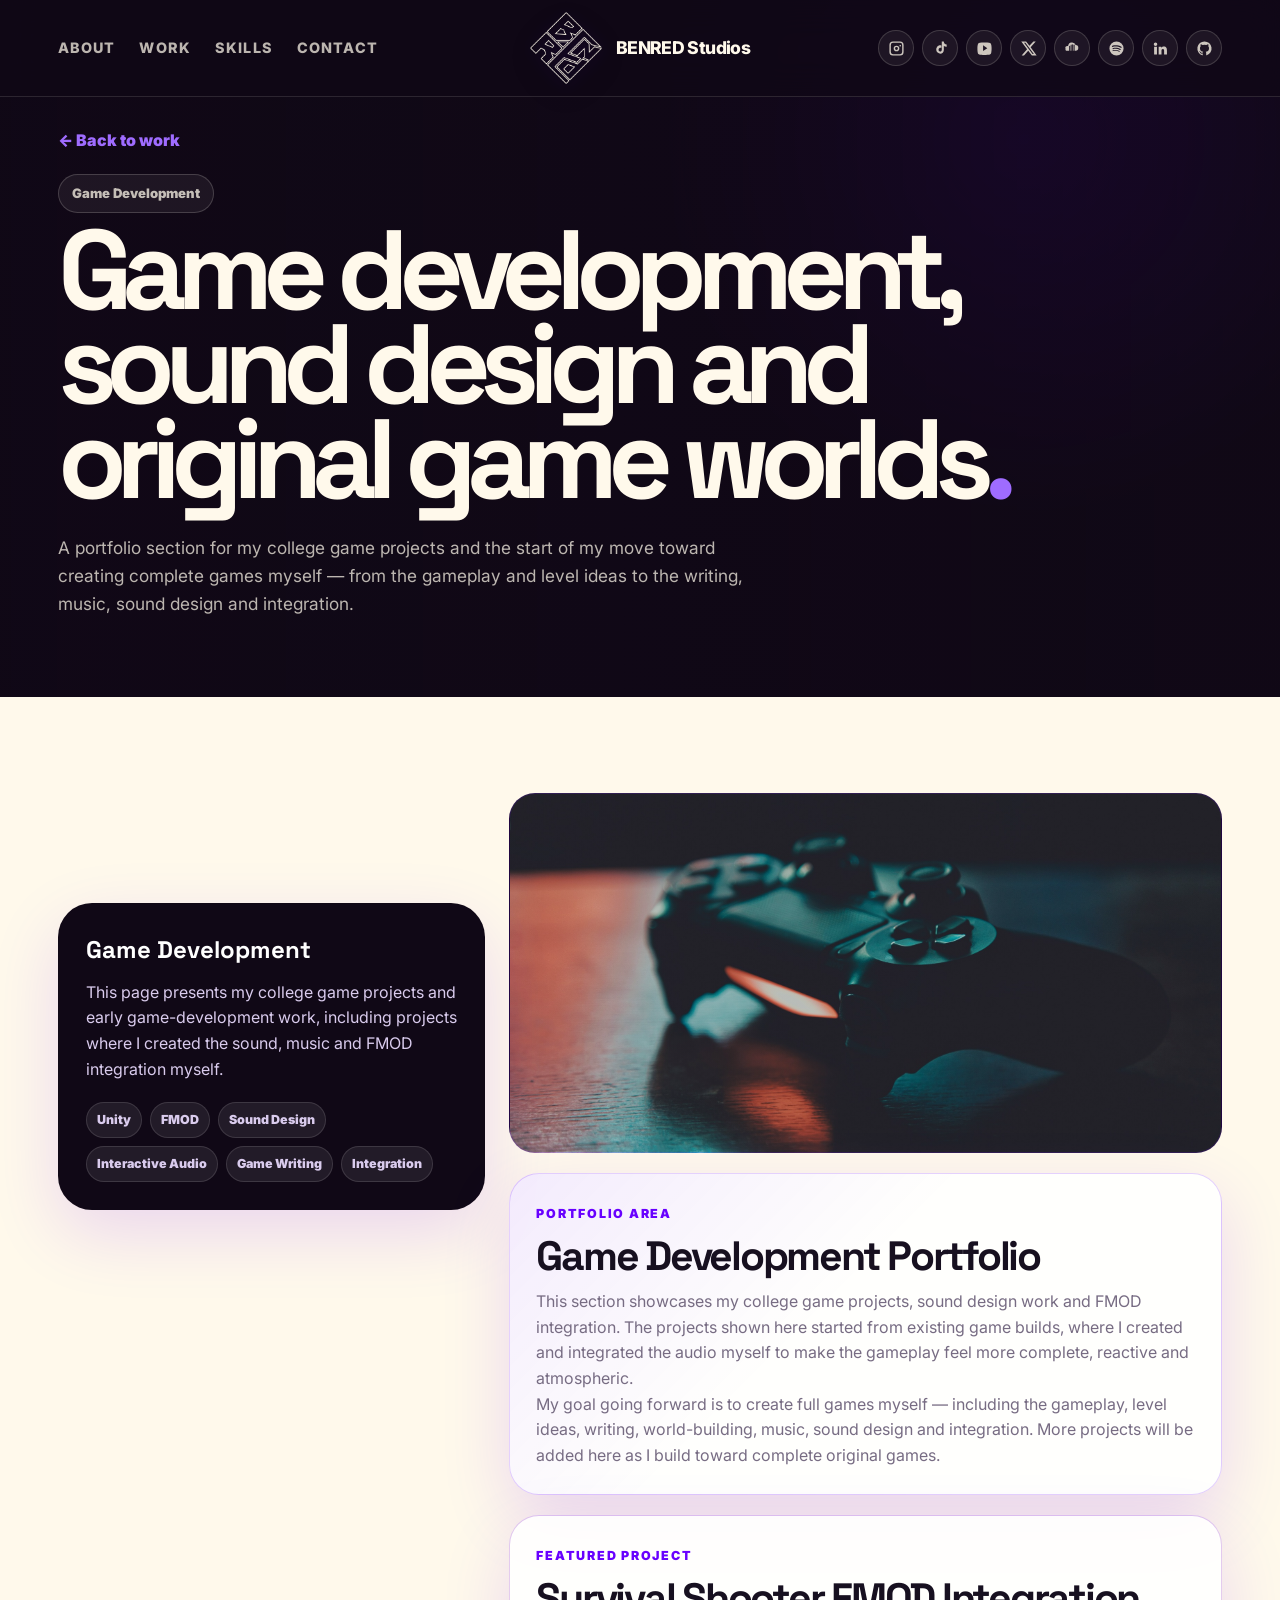
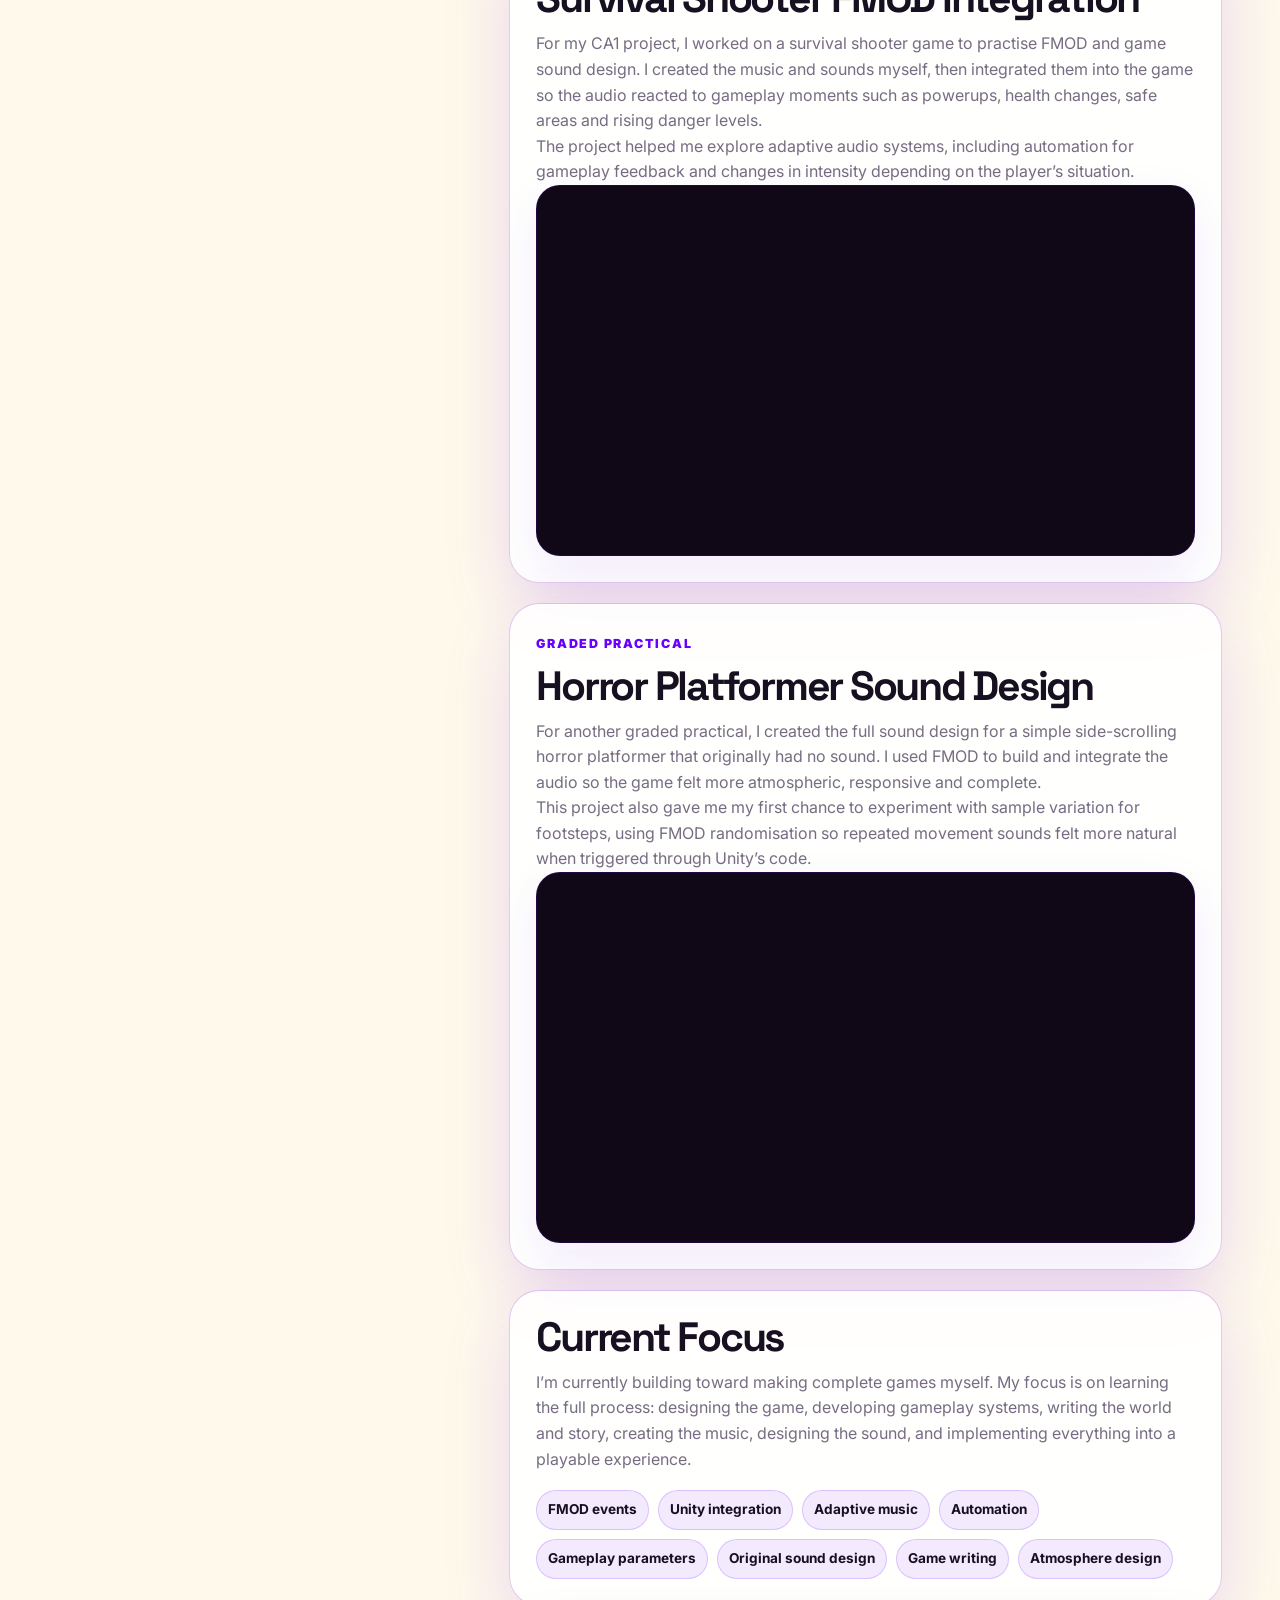
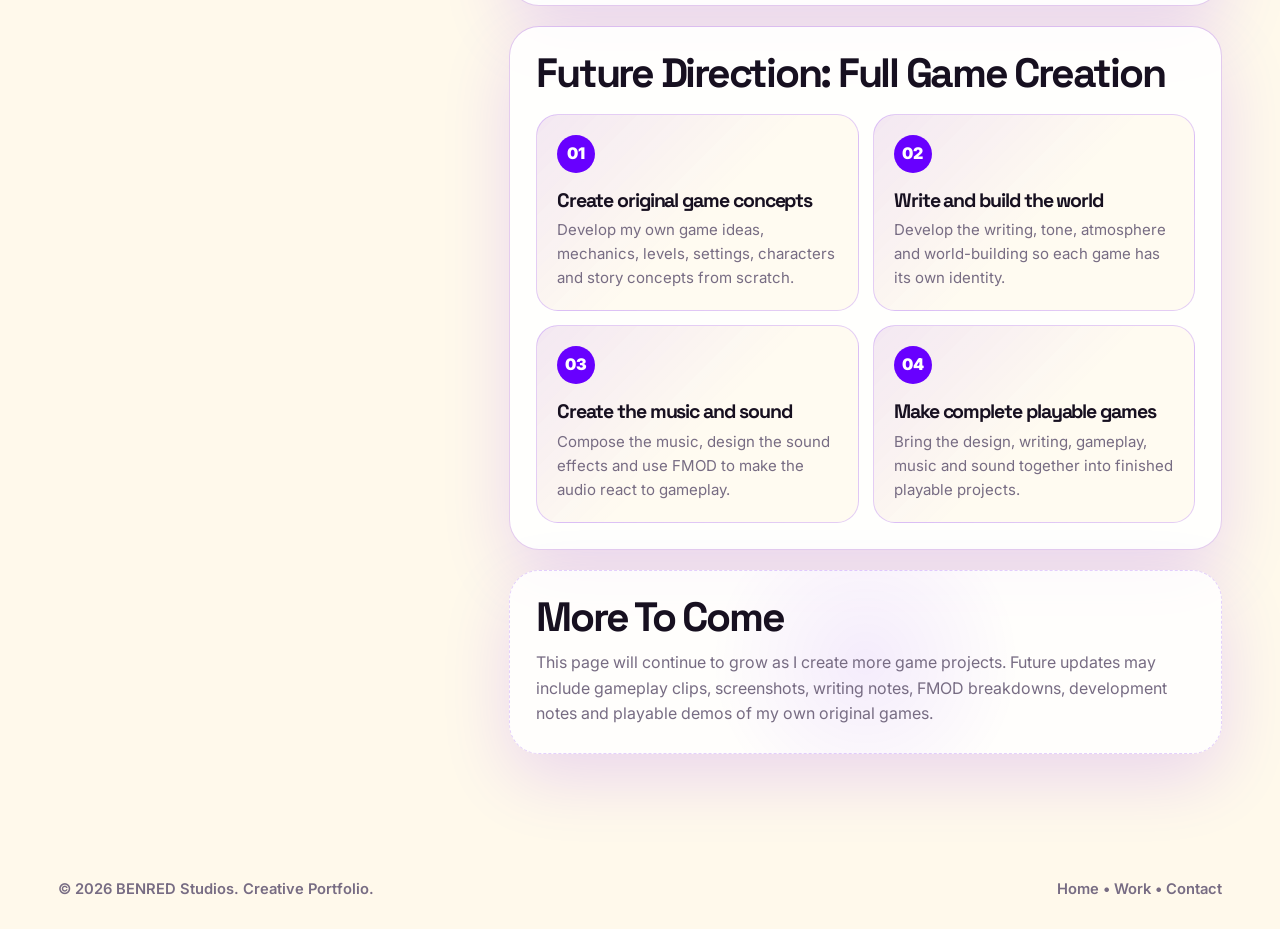
==== commit 83cff2f3: "Update interactive-media.html" ====
--- a/interactive-media.html
+++ b/interactive-media.html
@@ -67,8 +67,8 @@
       <div class="container">
         <a href="index.html#work" class="back-link">← Back to work</a>
         <div class="kicker">Game Development</div>
-        <h1>Game development, interactive media and prototypes<em>.</em></h1>
-        <p>A developing section for future game projects, interactive systems and game audio experiments currently in progress.</p>
+        <h1>Game development, sound design and original game worlds<em>.</em></h1>
+        <p>A portfolio section for my college game projects and the start of my move toward creating complete games myself — from the gameplay and level ideas to the writing, music, sound design and integration.</p>
       </div>
     </header>
 
@@ -76,15 +76,15 @@
       <div class="container page-layout">
         <aside class="project-sidebar">
           <h2>Game Development</h2>
-          <p>This area is currently in development while I build out my first interactive projects and game-focused portfolio work.</p>
+          <p>This page presents my college game projects and early game-development work, including projects where I created the sound, music and FMOD integration myself.</p>
 
           <div class="tags">
-            <span class="tag">Work in Progress</span>
             <span class="tag">Unity</span>
-            <span class="tag">Unreal Engine</span>
             <span class="tag">FMOD</span>
-            <span class="tag">Wwise</span>
+            <span class="tag">Sound Design</span>
             <span class="tag">Interactive Audio</span>
+            <span class="tag">Game Writing</span>
+            <span class="tag">Integration</span>
           </div>
         </aside>
 
@@ -92,64 +92,91 @@
           <div class="placeholder-image game-page-image"></div>
 
           <article class="detail-card game-wip-card">
-            <span class="game-eyebrow">Currently Building</span>
-            <h2>Game Development Work in Progress</h2>
-            <p>This part of my portfolio is being developed as I continue building skills in game development, interactive media and game audio implementation. I do not currently have a finished game project to present, so this page is intentionally set up as a professional progress area rather than a placeholder.</p>
-            <p>My focus is on learning how interactive systems, sound and visual design work together inside game engines. As projects develop, this page will be updated with prototypes, screenshots, gameplay tests, implementation notes and playable builds.</p>
+            <span class="game-eyebrow">Portfolio Area</span>
+            <h2>Game Development Portfolio</h2>
+            <p>This section showcases my college game projects, sound design work and FMOD integration. The projects shown here started from existing game builds, where I created and integrated the audio myself to make the gameplay feel more complete, reactive and atmospheric.</p>
+            <p>My goal going forward is to create full games myself — including the gameplay, level ideas, writing, world-building, music, sound design and integration. More projects will be added here as I build toward complete original games.</p>
+          </article>
+
+          <article class="detail-card game-featured-card">
+            <div class="game-featured-copy">
+              <span class="game-eyebrow">Featured Project</span>
+              <h2>Survival Shooter FMOD Integration</h2>
+              <p>For my CA1 project, I worked on a survival shooter game to practise FMOD and game sound design. I created the music and sounds myself, then integrated them into the game so the audio reacted to gameplay moments such as powerups, health changes, safe areas and rising danger levels.</p>
+              <p>The project helped me explore adaptive audio systems, including automation for gameplay feedback and changes in intensity depending on the player’s situation.</p>
+            </div>
+
+            <div class="youtube-embed game-video-embed">
+              <iframe src="https://www.youtube.com/embed/njDs13IhIns" title="Survival Shooter FMOD Integration" allow="accelerometer; autoplay; clipboard-write; encrypted-media; gyroscope; picture-in-picture; web-share" allowfullscreen></iframe>
+            </div>
+          </article>
+
+          <article class="detail-card game-featured-card alternate">
+            <div class="game-featured-copy">
+              <span class="game-eyebrow">Graded Practical</span>
+              <h2>Horror Platformer Sound Design</h2>
+              <p>For another graded practical, I created the full sound design for a simple side-scrolling horror platformer that originally had no sound. I used FMOD to build and integrate the audio so the game felt more atmospheric, responsive and complete.</p>
+              <p>This project also gave me my first chance to experiment with sample variation for footsteps, using FMOD randomisation so repeated movement sounds felt more natural when triggered through Unity’s code.</p>
+            </div>
+
+            <div class="youtube-embed game-video-embed">
+              <iframe src="https://www.youtube.com/embed/IF8H09xVKSM" title="Horror Platformer Sound Design" allow="accelerometer; autoplay; clipboard-write; encrypted-media; gyroscope; picture-in-picture; web-share" allowfullscreen></iframe>
+            </div>
           </article>
 
           <article class="detail-card">
-            <h2>Current Direction</h2>
-            <p>I’m currently exploring the connection between game development and audio production, especially how sound can react to gameplay, support atmosphere and improve player feedback. This includes experimenting with engine workflows, middleware and simple prototype systems.</p>
+            <h2>Current Focus</h2>
+            <p>I’m currently building toward making complete games myself. My focus is on learning the full process: designing the game, developing gameplay systems, writing the world and story, creating the music, designing the sound, and implementing everything into a playable experience.</p>
 
             <div class="skill-list game-skill-list">
-              <span class="skill">Prototype development</span>
-              <span class="skill">Interactive audio</span>
-              <span class="skill">Game engine workflows</span>
+              <span class="skill">FMOD events</span>
+              <span class="skill">Unity integration</span>
+              <span class="skill">Adaptive music</span>
+              <span class="skill">Automation</span>
+              <span class="skill">Gameplay parameters</span>
+              <span class="skill">Original sound design</span>
+              <span class="skill">Game writing</span>
               <span class="skill">Atmosphere design</span>
-              <span class="skill">Player feedback</span>
-              <span class="skill">Implementation testing</span>
             </div>
           </article>
 
           <article class="detail-card game-roadmap-card">
-            <h2>Development Roadmap</h2>
+            <h2>Future Direction: Full Game Creation</h2>
             <div class="game-roadmap-grid">
               <div class="game-roadmap-item">
                 <span>01</span>
-                <h3>Build small prototypes</h3>
-                <p>Create simple interactive tests to develop confidence with game engines and gameplay systems.</p>
+                <h3>Create original game concepts</h3>
+                <p>Develop my own game ideas, mechanics, levels, settings, characters and story concepts from scratch.</p>
               </div>
 
               <div class="game-roadmap-item">
                 <span>02</span>
-                <h3>Explore interactive audio</h3>
-                <p>Use tools such as FMOD and Wwise to test adaptive music, sound effects and reactive audio ideas.</p>
+                <h3>Write and build the world</h3>
+                <p>Develop the writing, tone, atmosphere and world-building so each game has its own identity.</p>
               </div>
 
               <div class="game-roadmap-item">
                 <span>03</span>
-                <h3>Document the process</h3>
-                <p>Add screenshots, short clips and project notes to show how the work develops over time.</p>
+                <h3>Create the music and sound</h3>
+                <p>Compose the music, design the sound effects and use FMOD to make the audio react to gameplay.</p>
               </div>
 
               <div class="game-roadmap-item">
                 <span>04</span>
-                <h3>Publish future builds</h3>
-                <p>Share playable demos, videos or development breakdowns once projects are ready to present.</p>
+                <h3>Make complete playable games</h3>
+                <p>Bring the design, writing, gameplay, music and sound together into finished playable projects.</p>
               </div>
             </div>
           </article>
 
           <article class="detail-card game-coming-soon-card">
-            <h2>Coming Soon</h2>
-            <p>Future updates to this section will include early prototypes, interactive audio tests, development screenshots and short case studies. For now, this page shows the direction of my game development work while keeping the portfolio honest and professional.</p>
+            <h2>More To Come</h2>
+            <p>This page will continue to grow as I create more game projects. Future updates may include gameplay clips, screenshots, writing notes, FMOD breakdowns, development notes and playable demos of my own original games.</p>
           </article>
         </div>
       </div>
     </section>
   </main>
-
 <footer><div class="container footer-inner"><p>© 2026 BENRED Studios. Creative Portfolio.</p><p><a href="index.html">Home</a> • <a href="index.html#work">Work</a> • <a href="index.html#contact">Contact</a></p></div></footer>
 </body>
 </html>
--- a/style.css
+++ b/style.css
@@ -3829,3 +3829,151 @@
   background: rgba(104, 0, 255, 0.12) !important;
   border-color: rgba(104, 0, 255, 0.28) !important;
 }
+
+/* === PAGE START BELOW TOP BAR FIX === */
+/* Uses the uploaded CSS as the base.
+   This only makes the fixed top bar safer on mobile and pushes page starts below it.
+   It avoids changing the rest of the mobile layout or breaking the category scroll bar. */
+
+:root {
+  --topbar-desktop-space: 128px;
+  --topbar-tablet-space: 154px;
+  --topbar-phone-space: 172px;
+}
+
+/* Desktop/detail pages start safely below the fixed nav */
+.page-hero {
+  padding-top: var(--topbar-desktop-space) !important;
+}
+
+/* Homepage hero also starts below the fixed nav */
+.cinematic-hero {
+  padding-top: max(150px, var(--topbar-desktop-space)) !important;
+}
+
+/* Prevent anchor jumps from hiding sections under the fixed top bar */
+html {
+  scroll-padding-top: var(--topbar-desktop-space);
+}
+
+/* Tablet/mobile: keep nav compact and give pages enough breathing room */
+@media (max-width: 900px) {
+  .nav-inner {
+    min-height: auto !important;
+    padding: 8px 0 !important;
+    row-gap: 7px !important;
+  }
+
+  .logo-img,
+  .logo-box img {
+    width: 44px !important;
+    height: 44px !important;
+    object-fit: contain !important;
+  }
+
+  .logo-box span {
+    font-size: 0.9rem !important;
+  }
+
+  .nav-links {
+    gap: 10px !important;
+    font-size: 0.72rem !important;
+  }
+
+  .nav-links a {
+    padding: 4px 6px !important;
+  }
+
+  .social-links {
+    gap: 6px !important;
+  }
+
+  .social-link {
+    width: 30px !important;
+    height: 30px !important;
+  }
+
+  .social-link svg {
+    width: 14px !important;
+    height: 14px !important;
+  }
+
+  .page-hero {
+    padding-top: var(--topbar-tablet-space) !important;
+  }
+
+  .cinematic-hero {
+    padding-top: var(--topbar-tablet-space) !important;
+  }
+
+  html {
+    scroll-padding-top: var(--topbar-tablet-space);
+  }
+}
+
+/* Phone: page content starts underneath the stacked top bar */
+@media (max-width: 560px) {
+  .nav-inner {
+    padding: 7px 0 !important;
+    row-gap: 6px !important;
+  }
+
+  .logo-img,
+  .logo-box img {
+    width: 34px !important;
+    height: 34px !important;
+  }
+
+  .logo-box span {
+    font-size: 0.8rem !important;
+  }
+
+  .nav-links {
+    gap: 7px !important;
+    flex-wrap: wrap !important;
+    justify-content: center !important;
+  }
+
+  .nav-links a {
+    font-size: 0.66rem !important;
+    padding: 3px 5px !important;
+  }
+
+  .social-links {
+    max-width: 260px !important;
+    gap: 5px !important;
+  }
+
+  .social-link {
+    width: 25px !important;
+    height: 25px !important;
+  }
+
+  .social-link svg {
+    width: 12px !important;
+    height: 12px !important;
+  }
+
+  .page-hero {
+    padding-top: var(--topbar-phone-space) !important;
+  }
+
+  .cinematic-hero {
+    padding-top: var(--topbar-phone-space) !important;
+  }
+
+  html {
+    scroll-padding-top: var(--topbar-phone-space);
+  }
+}
+
+/* Keep the creative job-type/category strip as a horizontal scroller */
+.category-strip {
+  overflow-x: auto !important;
+  flex-wrap: nowrap !important;
+  -webkit-overflow-scrolling: touch !important;
+}
+
+.category-strip a {
+  flex: 0 0 auto !important;
+}
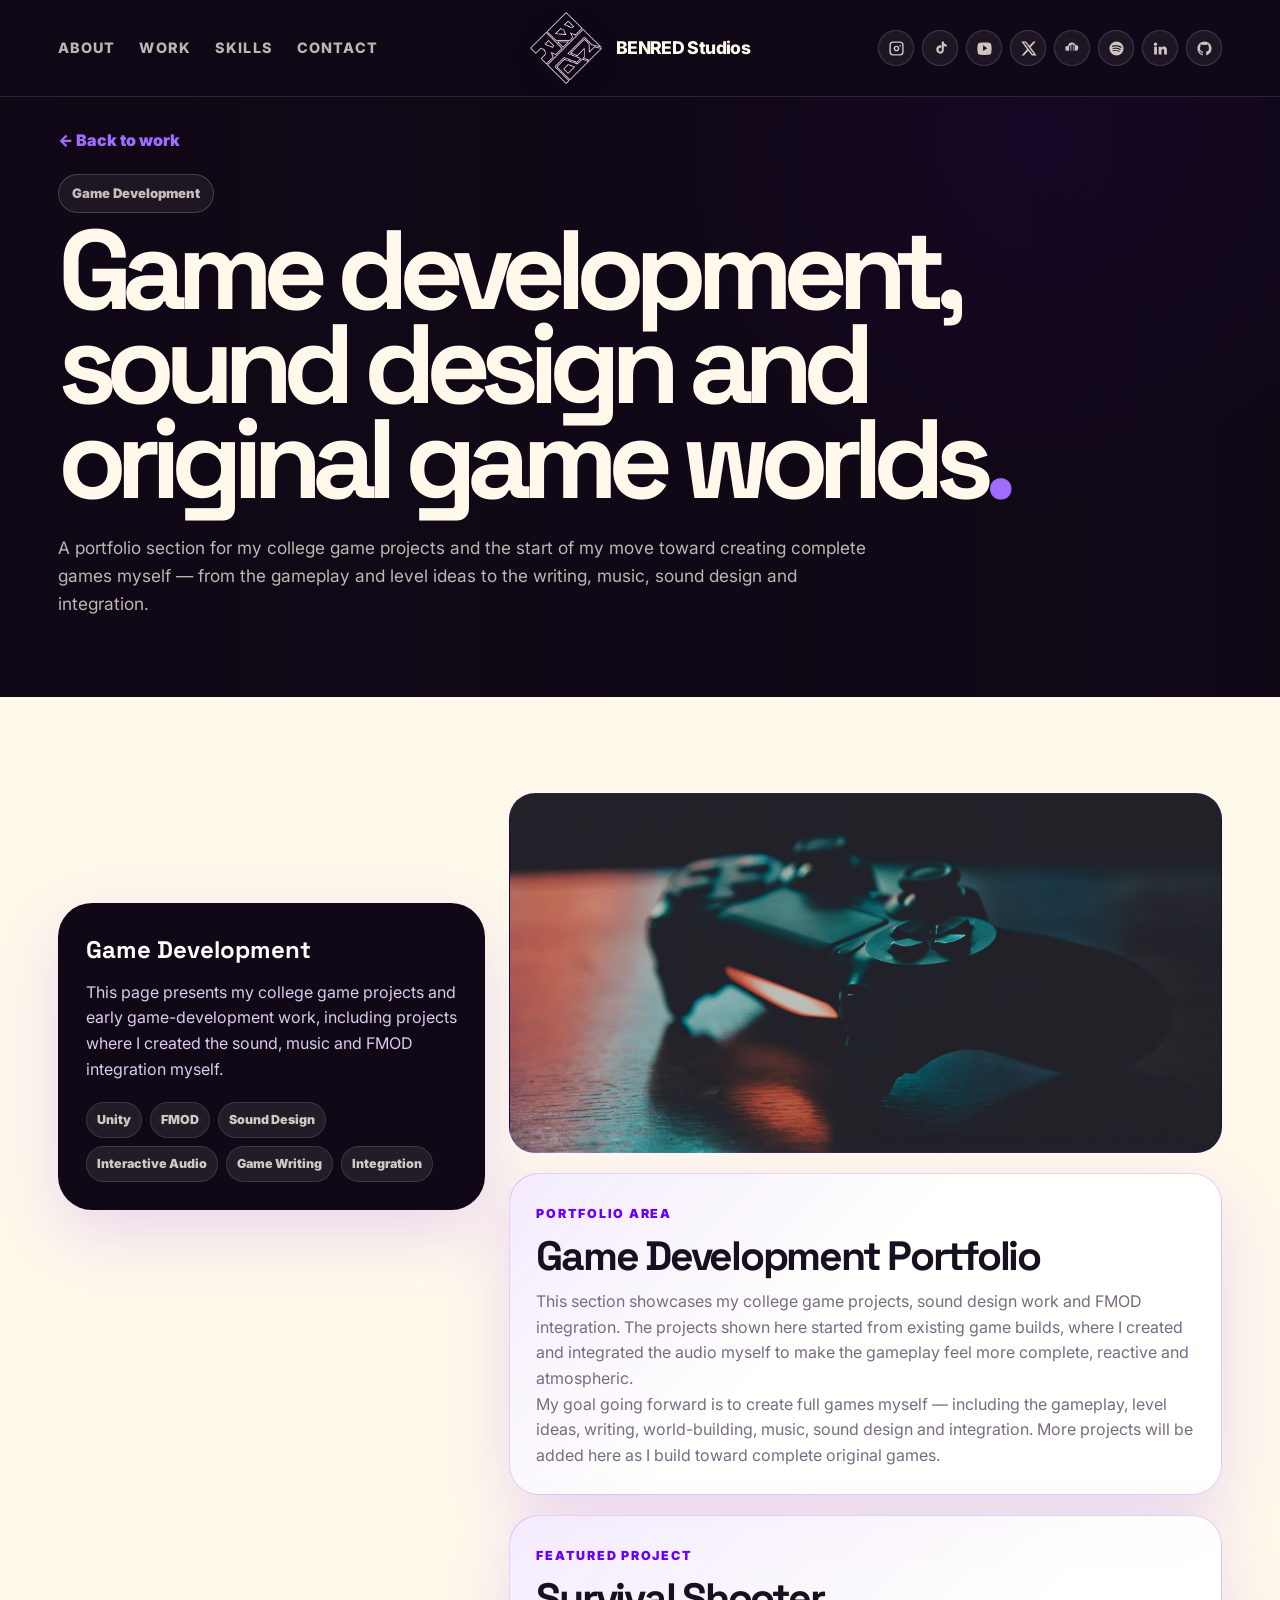
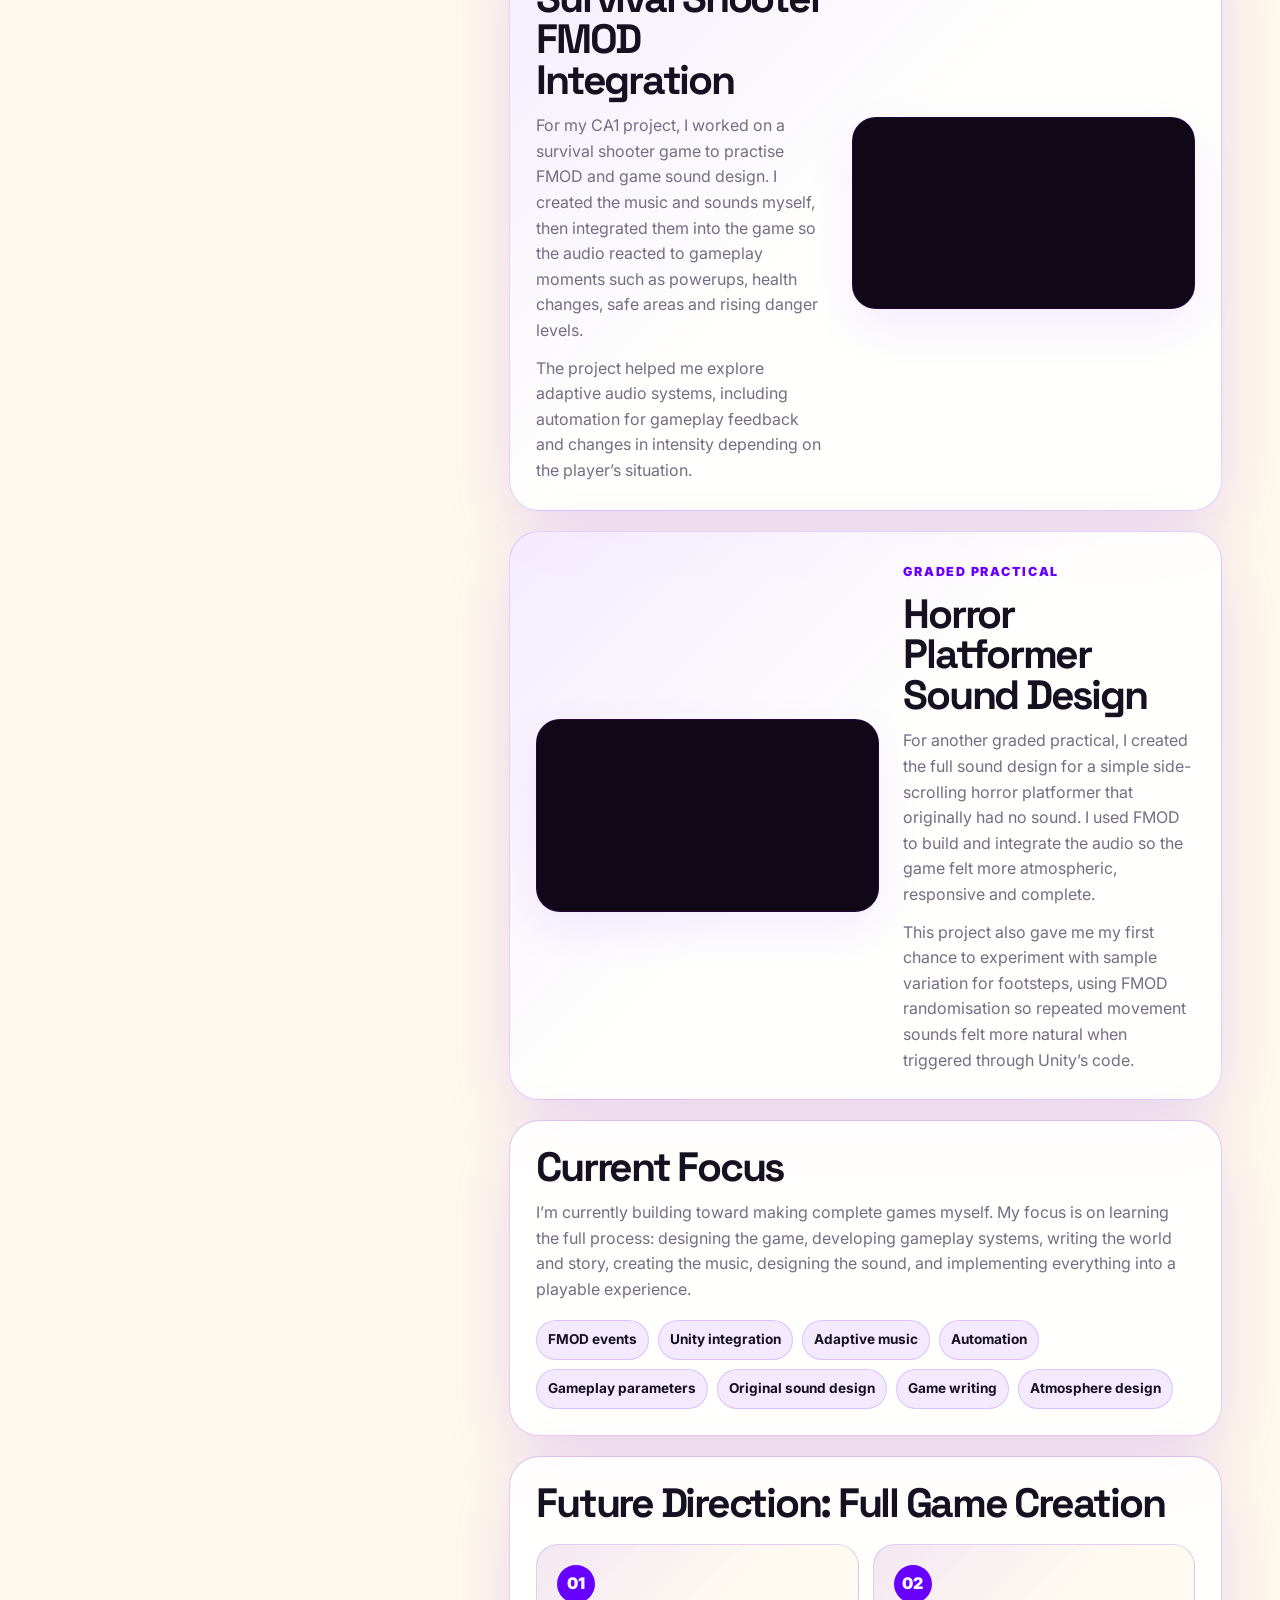
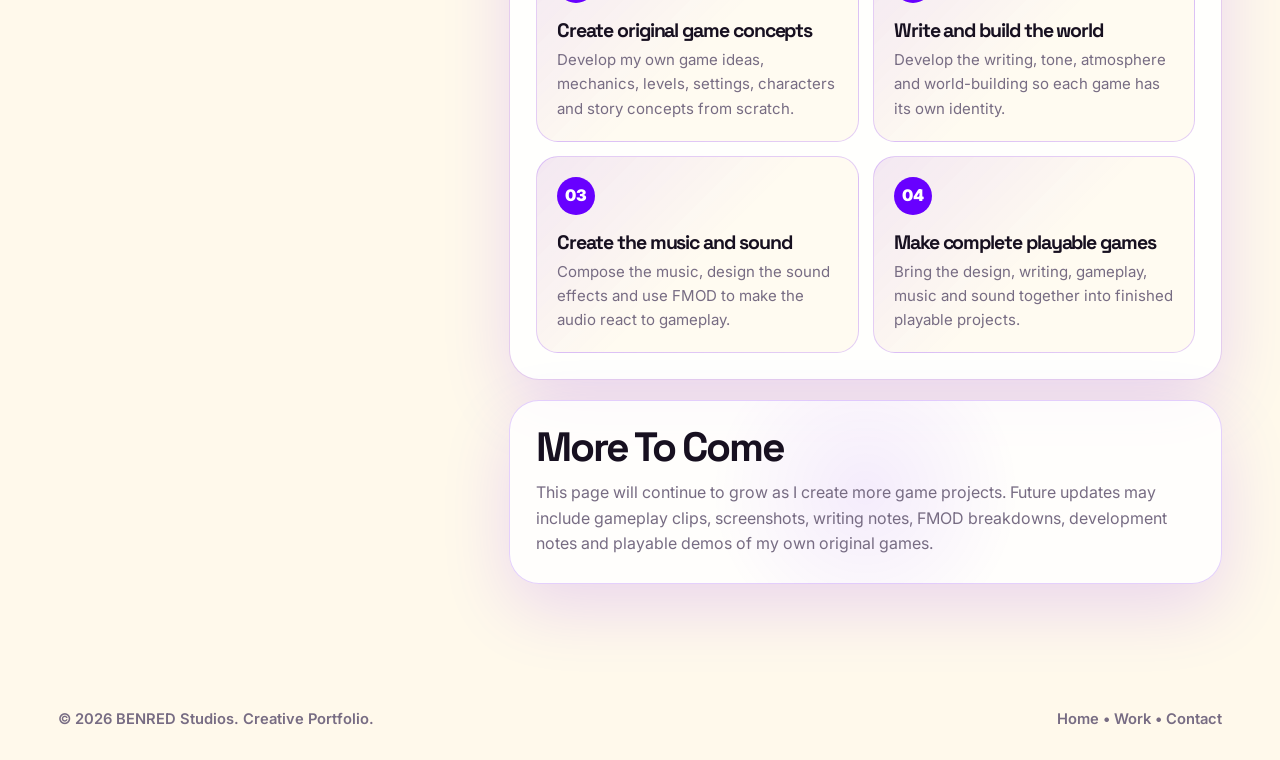
==== commit b316acdd: "Update interactive-media.html" ====
--- a/interactive-media.html
+++ b/interactive-media.html
@@ -107,7 +107,7 @@
             </div>
 
             <div class="youtube-embed game-video-embed">
-              <iframe src="https://www.youtube.com/embed/njDs13IhIns" title="Survival Shooter FMOD Integration" allow="accelerometer; autoplay; clipboard-write; encrypted-media; gyroscope; picture-in-picture; web-share" allowfullscreen></iframe>
+              <iframe src="https://www.youtube.com/embed/IF8H09xVKSM?si=FJU8nMUYnXBhC615" title="Survival Shooter FMOD Integration" allow="accelerometer; autoplay; clipboard-write; encrypted-media; gyroscope; picture-in-picture; web-share" allowfullscreen></iframe>
             </div>
           </article>
 
@@ -120,7 +120,7 @@
             </div>
 
             <div class="youtube-embed game-video-embed">
-              <iframe src="https://www.youtube.com/embed/IF8H09xVKSM" title="Horror Platformer Sound Design" allow="accelerometer; autoplay; clipboard-write; encrypted-media; gyroscope; picture-in-picture; web-share" allowfullscreen></iframe>
+              <iframe src="https://www.youtube.com/embed/njDs13IhIns?si=4bqcjF9VT3Byk_rg" title="Horror Platformer Sound Design" allow="accelerometer; autoplay; clipboard-write; encrypted-media; gyroscope; picture-in-picture; web-share" allowfullscreen></iframe>
             </div>
           </article>
 
--- a/style.css
+++ b/style.css
@@ -3977,3 +3977,66 @@
 .category-strip a {
   flex: 0 0 auto !important;
 }
+
+
+/* === GAME DEVELOPMENT PAGE FINAL UPDATE === */
+/* Turns interactive-media.html from a work-in-progress placeholder into a finished portfolio page with embedded project videos. */
+.game-development-page .page-hero p {
+  max-width: 820px;
+}
+
+.game-featured-card {
+  display: grid;
+  grid-template-columns: 0.92fr 1.08fr;
+  gap: 24px;
+  align-items: center;
+  background:
+    linear-gradient(135deg, rgba(104, 0, 255, 0.075), transparent 48%),
+    rgba(255, 255, 255, 0.9) !important;
+}
+
+.game-featured-card.alternate {
+  grid-template-columns: 1.08fr 0.92fr;
+}
+
+.game-featured-card.alternate .game-featured-copy {
+  order: 2;
+}
+
+.game-featured-card.alternate .game-video-embed {
+  order: 1;
+}
+
+.game-featured-copy {
+  min-width: 0;
+}
+
+.game-featured-copy p + p {
+  margin-top: 12px;
+}
+
+.game-video-embed {
+  width: 100%;
+  min-width: 0;
+  border-radius: 24px;
+}
+
+.game-development-page .project-sidebar .tag {
+  color: rgba(255, 249, 235, 0.78) !important;
+}
+
+.game-coming-soon-card {
+  border-style: solid !important;
+}
+
+@media (max-width: 1100px) {
+  .game-featured-card,
+  .game-featured-card.alternate {
+    grid-template-columns: 1fr;
+  }
+
+  .game-featured-card.alternate .game-featured-copy,
+  .game-featured-card.alternate .game-video-embed {
+    order: initial;
+  }
+}
